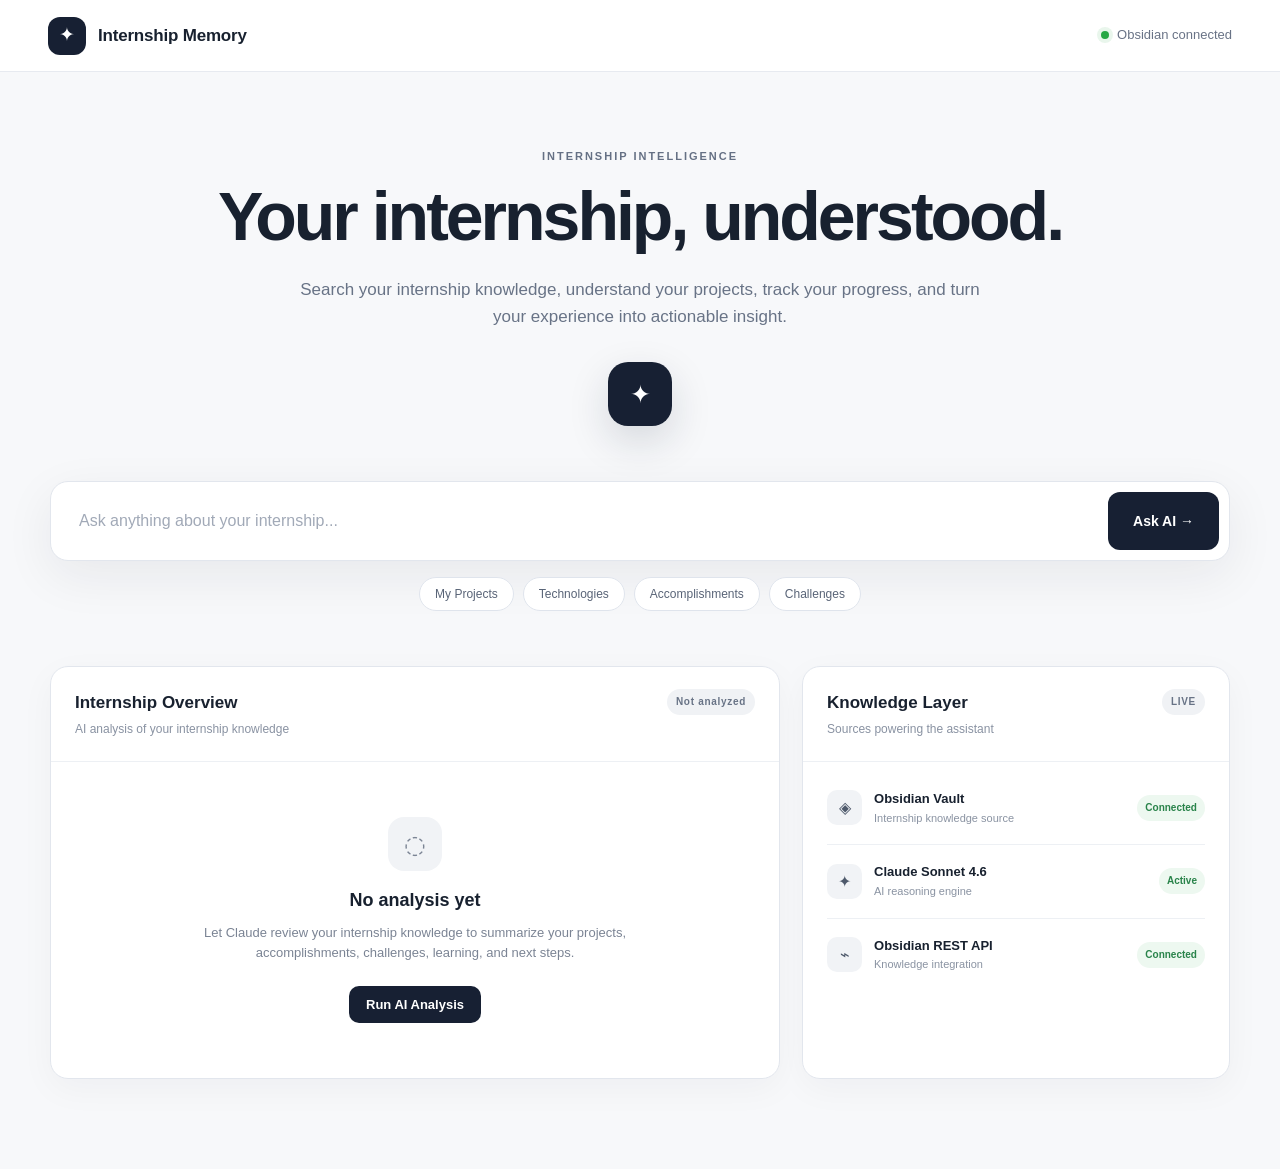
==== index.html @ 6c4583dd "Fix frontend routing" ====
<!DOCTYPE html>
<html lang="en">

<head>
    <meta charset="UTF-8">

    <meta
        name="viewport"
        content="width=device-width, initial-scale=1.0"
    >

    <title>AI Internship Memory Assistant</title>

    <link
        rel="stylesheet"
        href="style.css"
    >
</head>

<body>

<header class="topbar">

    <div class="brand">
        <div class="brand-mark">✦</div>

        <div class="brand-name">
            Internship Memory
        </div>
    </div>

    <div class="connection">
        <span class="connection-dot"></span>
        Obsidian connected
    </div>

</header>


<main class="page">

    <!-- HERO -->

    <section class="hero">

        <div class="eyebrow">
            INTERNSHIP INTELLIGENCE
        </div>

        <h1>
            Your internship, understood.
        </h1>

        <p>
            Search your internship knowledge, understand your
            projects, track your progress, and turn your
            experience into actionable insight.
        </p>

        <div class="ai-core">
            ✦
        </div>

    </section>


    <!-- ASK AI -->

    <section class="ask-section">

        <div class="ask-card">

            <div class="ask-row">

                <input
                    id="question"
                    class="question-input"
                    type="text"
                    placeholder="Ask anything about your internship..."
                    autocomplete="off"
                >

                <button
                    id="askButton"
                    class="ask-button"
                    onclick="askQuestion()"
                >
                    Ask AI →
                </button>

            </div>

        </div>


        <!-- QUICK QUESTIONS -->

        <div class="quick-prompts">

            <button
                class="quick-prompt"
                onclick="quickAsk('What projects did I work on during my internship?')"
            >
                My Projects
            </button>

            <button
                class="quick-prompt"
                onclick="quickAsk('What technologies and tools did I use during my internship?')"
            >
                Technologies
            </button>

            <button
                class="quick-prompt"
                onclick="quickAsk('What accomplishments did I achieve during my internship?')"
            >
                Accomplishments
            </button>

            <button
                class="quick-prompt"
                onclick="quickAsk('What challenges and blockers did I encounter during my internship?')"
            >
                Challenges
            </button>

        </div>

    </section>


    <!-- AI RESPONSE -->

    <section
        id="answerWrapper"
        class="answer-wrapper"
    >

        <div class="answer-card">

            <div class="answer-header">

                <div>
                    <div class="answer-title">
                        AI Response
                    </div>
                </div>

                <div class="answer-label">
                    INTERNSHIP KNOWLEDGE
                </div>

            </div>


            <div
                id="answerContent"
                class="answer-content"
            >
                Ask a question to search your internship knowledge.
            </div>

        </div>

    </section>


    <!-- DASHBOARD -->

    <section class="dashboard">


        <!-- INTERNSHIP OVERVIEW -->

        <div class="panel">

            <div class="panel-header">

                <div>

                    <div class="panel-heading">
                        <strong>
                            Internship Overview
                        </strong>
                    </div>

                    <div class="panel-subtitle">
                        AI analysis of your internship knowledge
                    </div>

                </div>

                <span
                    id="healthStatus"
                    class="panel-status"
                >
                    Not analyzed
                </span>

            </div>


            <!-- EMPTY STATE -->

            <div
                id="healthEmpty"
                class="health-empty"
            >

                <div class="empty-symbol">
                    ◌
                </div>

                <h3>
                    No analysis yet
                </h3>

                <p>
                    Let Claude review your internship knowledge
                    to summarize your projects, accomplishments,
                    challenges, learning, and next steps.
                </p>

                <button
                    id="healthButton"
                    class="health-button"
                    onclick="healthCheck()"
                >
                    Run AI Analysis
                </button>

            </div>


            <!-- HEALTH CONTENT -->

            <div
                id="healthContent"
                class="health-content"
            >

                <div class="health-summary">

                    <div class="health-status-left">

                        <span
                            id="healthIndicator"
                            class="health-indicator"
                        ></span>

                        <div>

                            <strong id="healthTitle">
                                Internship Progress
                            </strong>

                            <span>
                                AI-generated assessment
                            </span>

                        </div>

                    </div>

                    <button
                        class="reanalyze-button"
                        onclick="healthCheck()"
                    >
                        Re-analyze
                    </button>

                </div>


                <!-- STATISTICS -->

                <div class="health-stats">

                    <div class="health-stat">
                        <span
                            id="highCount"
                            class="health-stat-number"
                        >
                            0
                        </span>

                        <span class="health-stat-label">
                            Projects
                        </span>
                    </div>


                    <div class="health-stat">
                        <span
                            id="attentionCount"
                            class="health-stat-number"
                        >
                            0
                        </span>

                        <span class="health-stat-label">
                            Challenges
                        </span>
                    </div>


                    <div class="health-stat">
                        <span
                            id="trackCount"
                            class="health-stat-number"
                        >
                            0
                        </span>

                        <span class="health-stat-label">
                            Technologies
                        </span>
                    </div>

                </div>


                <!-- FINDINGS -->

                <div
                    id="healthFindings"
                    class="health-findings"
                ></div>


                <!-- NEXT STEPS -->

                <div class="actions">

                    <div class="section-label">
                        Recommended Next Steps
                    </div>

                    <div
                        id="recommendedActions"
                        class="recommended-actions"
                    ></div>

                </div>

            </div>

        </div>


        <!-- KNOWLEDGE LAYER -->

        <div class="panel">

            <div class="panel-header">

                <div>

                    <div class="panel-heading">
                        <strong>
                            Knowledge Layer
                        </strong>
                    </div>

                    <div class="panel-subtitle">
                        Sources powering the assistant
                    </div>

                </div>

                <span class="panel-status">
                    LIVE
                </span>

            </div>


            <div class="knowledge-body">


                <!-- OBSIDIAN -->

                <div class="knowledge-row">

                    <div class="knowledge-icon">
                        ◈
                    </div>

                    <div class="knowledge-info">

                        <strong>
                            Obsidian Vault
                        </strong>

                        <span>
                            Internship knowledge source
                        </span>

                    </div>

                    <div class="live-badge">
                        Connected
                    </div>

                </div>


                <!-- CLAUDE -->

                <div class="knowledge-row">

                    <div class="knowledge-icon">
                        ✦
                    </div>

                    <div class="knowledge-info">

                        <strong>
                            Claude Sonnet 4.6
                        </strong>

                        <span>
                            AI reasoning engine
                        </span>

                    </div>

                    <div class="live-badge">
                        Active
                    </div>

                </div>


                <!-- REST API -->

                <div class="knowledge-row">

                    <div class="knowledge-icon">
                        ⌁
                    </div>

                    <div class="knowledge-info">

                        <strong>
                            Obsidian REST API
                        </strong>

                        <span>
                            Knowledge integration
                        </span>

                    </div>

                    <div class="live-badge">
                        Connected
                    </div>

                </div>

            </div>

        </div>

    </section>

</main>


<script src="script.js"></script>

</body>
</html>
---- style.css ----
* {
    box-sizing: border-box;
}


html {
    scroll-behavior: smooth;
}


body {
    margin: 0;

    font-family:
        Inter,
        -apple-system,
        BlinkMacSystemFont,
        "Segoe UI",
        sans-serif;

    background:
        #f7f8fa;

    color:
        #18212f;

    line-height: 1.6;
}


/* ============================================================
   TOP BAR
============================================================ */

.topbar {

    height: 72px;

    padding:
        0 48px;

    display: flex;

    align-items: center;

    justify-content: space-between;

    background: #ffffff;

    border-bottom:
        1px solid #e7eaf0;

    position: sticky;

    top: 0;

    z-index: 100;
}


.brand {

    display: flex;

    align-items: center;

    gap: 12px;
}


.brand-mark {

    width: 38px;

    height: 38px;

    border-radius: 12px;

    display: flex;

    align-items: center;

    justify-content: center;

    background:
        #172033;

    color:
        #ffffff;

    font-size: 19px;
}


.brand-name {

    font-size: 17px;

    font-weight: 700;

    letter-spacing:
        -0.2px;
}


.connection {

    display: flex;

    align-items: center;

    gap: 8px;

    font-size: 13px;

    color: #697386;
}


.connection-dot {

    width: 8px;

    height: 8px;

    border-radius: 50%;

    background: #28a745;

    box-shadow:
        0 0 0 4px rgba(40, 167, 69, 0.1);
}


/* ============================================================
   PAGE
============================================================ */

.page {

    width: min(
        1180px,
        calc(100% - 40px)
    );

    margin:
        0 auto;

    padding:
        70px 0 90px;
}


/* ============================================================
   HERO
============================================================ */

.hero {

    text-align: center;

    max-width: 850px;

    margin:
        0 auto 55px;

    position: relative;
}


.eyebrow {

    display: inline-block;

    font-size: 11px;

    font-weight: 800;

    letter-spacing: 2px;

    color: #657084;

    margin-bottom: 15px;
}


.hero h1 {

    margin: 0;

    font-size:
        clamp(42px, 6vw, 68px);

    line-height: 1.05;

    letter-spacing:
        -3px;

    color: #18212f;
}


.hero p {

    max-width: 680px;

    margin:
        24px auto 0;

    font-size: 17px;

    color: #687386;

}


.ai-core {

    width: 64px;

    height: 64px;

    margin:
        32px auto 0;

    border-radius: 20px;

    display: flex;

    align-items: center;

    justify-content: center;

    background:
        #172033;

    color:
        #ffffff;

    font-size: 25px;

    box-shadow:
        0 15px 40px
        rgba(23, 32, 51, 0.15);
}


/* ============================================================
   ASK
============================================================ */

.ask-section {

    margin-bottom: 55px;
}


.ask-card {

    padding: 10px;

    background:
        #ffffff;

    border:
        1px solid #e2e6ed;

    border-radius: 18px;

    box-shadow:
        0 15px 50px
        rgba(24, 33, 47, 0.07);
}


.ask-row {

    display: flex;

    gap: 10px;
}


.question-input {

    flex: 1;

    min-width: 0;

    height: 58px;

    border: none;

    outline: none;

    padding:
        0 18px;

    font-size: 16px;

    color: #18212f;

    background: transparent;
}


.question-input::placeholder {
    color: #a1a9b7;
}


.ask-button {

    border: none;

    border-radius: 12px;

    padding:
        0 25px;

    background:
        #172033;

    color:
        #ffffff;

    font-size: 14px;

    font-weight: 700;

    cursor: pointer;

    transition:
        transform 0.2s,
        opacity 0.2s;
}


.ask-button:hover {
    transform: translateY(-1px);
}


.ask-button:disabled {

    opacity: 0.6;

    cursor: wait;
}


/* ============================================================
   QUICK PROMPTS
============================================================ */

.quick-prompts {

    display: flex;

    flex-wrap: wrap;

    justify-content: center;

    gap: 9px;

    margin-top: 16px;
}


.quick-prompt {

    border:
        1px solid #dfe4ec;

    background:
        #ffffff;

    color:
        #596477;

    border-radius: 999px;

    padding:
        9px 15px;

    font-size: 12px;

    cursor: pointer;

    transition:
        all 0.2s;
}


.quick-prompt:hover {

    border-color:
        #172033;

    color:
        #172033;

    transform:
        translateY(-1px);
}


/* ============================================================
   ANSWER
============================================================ */

.answer-wrapper {

    display: none;

    margin-bottom: 55px;

    animation:
        fadeIn 0.35s ease;
}


.answer-wrapper.visible {
    display: block;
}


.answer-card {

    background:
        #ffffff;

    border:
        1px solid #e2e6ed;

    border-radius: 18px;

    overflow: hidden;

    box-shadow:
        0 12px 40px
        rgba(24, 33, 47, 0.05);
}


.answer-header {

    padding:
        18px 22px;

    display: flex;

    align-items: center;

    justify-content: space-between;

    border-bottom:
        1px solid #edf0f4;
}


.answer-title {

    font-size: 15px;

    font-weight: 750;
}


.answer-label {

    font-size: 10px;

    font-weight: 800;

    letter-spacing:
        1.2px;

    color: #7b8494;
}


.answer-content {

    padding:
        25px;

    color:
        #394457;

    font-size: 15px;
}


.main-answer {

    font-size: 16px;

    line-height: 1.75;

    color:
        #273244;

    white-space: normal;
}


.response-section {

    margin-top: 25px;

    padding-top: 22px;

    border-top:
        1px solid #edf0f4;
}


.response-section-title {

    font-size: 12px;

    text-transform: uppercase;

    letter-spacing:
        1.1px;

    font-weight: 800;

    color:
        #7a8495;

    margin-bottom:
        12px;
}


.key-points,
.finding-list {

    margin:
        0;

    padding-left:
        20px;
}


.key-points li,
.finding-list li {

    margin-bottom:
        8px;
}


.sources {

    display: flex;

    flex-wrap: wrap;

    gap: 8px;
}


.source-tag {

    padding:
        6px 10px;

    border-radius:
        7px;

    background:
        #f1f3f7;

    color:
        #596477;

    font-size: 12px;
}


/* ============================================================
   LOADING
============================================================ */

.loading {

    display: flex;

    align-items: center;

    gap: 12px;

    color:
        #707a8c;
}


.loading-spinner {

    width: 18px;

    height: 18px;

    border:
        2px solid #e2e6ed;

    border-top-color:
        #172033;

    border-radius: 50%;

    animation:
        spin 0.7s linear infinite;
}


/* ============================================================
   ERROR
============================================================ */

.error-box {

    padding: 18px;

    border:
        1px solid #f0c8c8;

    border-radius: 12px;

    background:
        #fff7f7;

    color:
        #9a3838;
}


.error-box p {

    margin:
        6px 0;

}


.error-message {

    color:
        #9a3838;

    padding:
        10px 0;
}


/* ============================================================
   DASHBOARD
============================================================ */

.dashboard {

    display: grid;

    grid-template-columns:
        1.45fr 0.85fr;

    gap: 22px;
}


.panel {

    background:
        #ffffff;

    border:
        1px solid #e2e6ed;

    border-radius:
        18px;

    overflow:
        hidden;

    box-shadow:
        0 10px 35px
        rgba(24, 33, 47, 0.04);
}


.panel-header {

    padding:
        22px 24px;

    display: flex;

    align-items: flex-start;

    justify-content: space-between;

    border-bottom:
        1px solid #edf0f4;
}


.panel-heading {

    font-size:
        17px;
}


.panel-subtitle {

    margin-top:
        3px;

    font-size:
        12px;

    color:
        #8992a2;
}


.panel-status {

    padding:
        5px 9px;

    border-radius:
        999px;

    background:
        #f0f2f5;

    color:
        #687386;

    font-size:
        10px;

    font-weight:
        800;

    letter-spacing:
        0.7px;
}


/* ============================================================
   HEALTH EMPTY
============================================================ */

.health-empty {

    text-align:
        center;

    padding:
        55px 30px;
}


.empty-symbol {

    width:
        54px;

    height:
        54px;

    margin:
        0 auto 15px;

    border-radius:
        16px;

    display:
        flex;

    align-items:
        center;

    justify-content:
        center;

    background:
        #f1f3f6;

    color:
        #7b8494;

    font-size:
        25px;
}


.health-empty h3 {

    margin:
        0 0 8px;

    font-size:
        18px;
}


.health-empty p {

    max-width:
        500px;

    margin:
        0 auto 22px;

    color:
        #7b8494;

    font-size:
        13px;
}


.health-button {

    border:
        none;

    padding:
        11px 17px;

    border-radius:
        10px;

    background:
        #172033;

    color:
        #ffffff;

    font-size:
        13px;

    font-weight:
        700;

    cursor:
        pointer;
}


.health-button:disabled {

    opacity:
        0.6;

    cursor:
        wait;
}


/* ============================================================
   HEALTH CONTENT
============================================================ */

.health-content {

    display:
        none;

    padding:
        22px 24px 26px;
}


.health-summary {

    display:
        flex;

    align-items:
        center;

    justify-content:
        space-between;

    gap:
        15px;

    margin-bottom:
        20px;
}


.health-status-left {

    display:
        flex;

    align-items:
        center;

    gap:
        11px;
}


.health-status-left strong {

    display:
        block;

    font-size:
        14px;
}


.health-status-left span:last-child {

    display:
        block;

    font-size:
        11px;

    color:
        #8a93a2;
}


.health-indicator {

    width:
        10px;

    height:
        10px;

    border-radius:
        50%;

    background:
        #28a745;
}


.reanalyze-button {

    border:
        1px solid #dfe4ec;

    background:
        #ffffff;

    border-radius:
        8px;

    padding:
        7px 10px;

    font-size:
        11px;

    cursor:
        pointer;
}


/* ============================================================
   HEALTH STATS
============================================================ */

.health-stats {

    display:
        grid;

    grid-template-columns:
        repeat(3, 1fr);

    gap:
        10px;

    margin-bottom:
        20px;
}


.health-stat {

    padding:
        16px;

    background:
        #f7f8fa;

    border-radius:
        12px;

    text-align:
        center;
}


.health-stat-number {

    display:
        block;

    font-size:
        26px;

    font-weight:
        800;

    color:
        #18212f;
}


.health-stat-label {

    font-size:
        11px;

    color:
        #7b8494;
}


/* ============================================================
   FINDINGS
============================================================ */

.health-findings {

    display:
        flex;

    flex-direction:
        column;

    gap:
        12px;
}


.finding-card {

    padding:
        15px;

    background:
        #fafbfc;

    border:
        1px solid #edf0f4;

    border-radius:
        11px;
}


.finding-title {

    font-size:
        12px;

    font-weight:
        800;

    color:
        #566174;

    text-transform:
        uppercase;

    letter-spacing:
        0.8px;

    margin-bottom:
        8px;
}


.finding-card p {

    margin:
        0;

    font-size:
        13px;

    color:
        #5d6879;
}


/* ============================================================
   NEXT STEPS
============================================================ */

.actions {

    margin-top:
        25px;

    padding-top:
        20px;

    border-top:
        1px solid #edf0f4;
}


.section-label {

    margin-bottom:
        11px;

    font-size:
        12px;

    font-weight:
        800;

    text-transform:
        uppercase;

    letter-spacing:
        0.8px;

    color:
        #7a8495;
}


.recommended-actions {

    display:
        flex;

    flex-direction:
        column;

    gap:
        8px;
}


.action-item {

    padding:
        11px 13px;

    border-radius:
        9px;

    background:
        #f5f7f9;

    font-size:
        12px;

    color:
        #596477;
}


.no-data {

    font-size:
        12px;

    color:
        #8992a2;
}


/* ============================================================
   KNOWLEDGE LAYER
============================================================ */

.knowledge-body {

    padding:
        10px 24px 18px;
}


.knowledge-row {

    display:
        flex;

    align-items:
        center;

    gap:
        12px;

    padding:
        17px 0;

    border-bottom:
        1px solid #edf0f4;
}


.knowledge-row:last-child {

    border-bottom:
        none;
}


.knowledge-icon {

    width:
        35px;

    height:
        35px;

    border-radius:
        10px;

    background:
        #f1f3f6;

    display:
        flex;

    align-items:
        center;

    justify-content:
        center;

    font-size:
        16px;

    color:
        #4e596b;
}


.knowledge-info {

    flex:
        1;
}


.knowledge-info strong {

    display:
        block;

    font-size:
        13px;
}


.knowledge-info span {

    display:
        block;

    font-size:
        11px;

    color:
        #8a93a2;
}


.live-badge {

    font-size:
        10px;

    color:
        #29834a;

    background:
        #edf8f0;

    padding:
        5px 8px;

    border-radius:
        999px;

    font-weight:
        700;
}


/* ============================================================
   ANIMATIONS
============================================================ */

@keyframes spin {

    to {
        transform:
            rotate(360deg);
    }

}


@keyframes fadeIn {

    from {
        opacity:
            0;

        transform:
            translateY(8px);
    }

    to {
        opacity:
            1;

        transform:
            translateY(0);
    }

}


/* ============================================================
   MOBILE
============================================================ */

@media (max-width: 800px) {

    .topbar {

        padding:
            0 20px;
    }


    .page {

        width:
            calc(100% - 24px);

        padding-top:
            45px;
    }


    .hero h1 {

        letter-spacing:
            -1.5px;

        font-size:
            42px;
    }


    .hero p {

        font-size:
            15px;
    }


    .ask-row {

        flex-direction:
            column;
    }


    .question-input {

        height:
            55px;
    }


    .ask-button {

        height:
            50px;
    }


    .dashboard {

        grid-template-columns:
            1fr;
    }


    .connection {

        display:
            none;
    }

}


@media (max-width: 500px) {

    .health-stats {

        grid-template-columns:
            1fr;
    }


    .quick-prompts {

        justify-content:
            flex-start;
    }


    .quick-prompt {

        font-size:
            11px;
    }


    .answer-header {

        align-items:
            flex-start;

        gap:
            10px;
    }

}
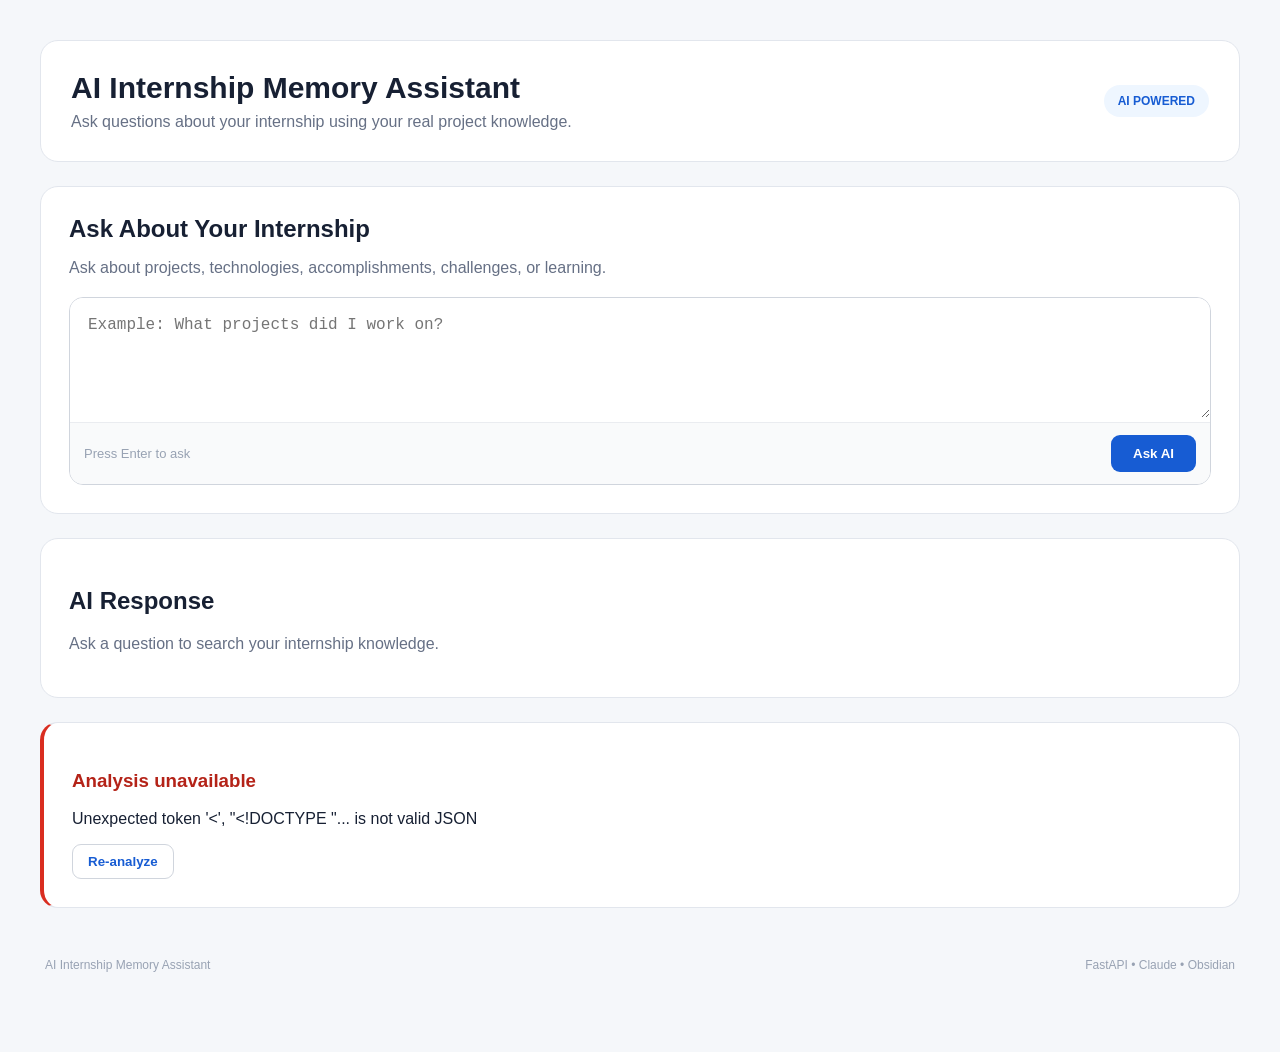
==== commit fe1c7b96: "Fix internship assistant frontend and health analysis" ====
--- a/index.html
+++ b/index.html
@@ -1,7 +1,9 @@
 <!DOCTYPE html>
+
 <html lang="en">
 
 <head>
+
     <meta charset="UTF-8">
 
     <meta
@@ -9,466 +11,161 @@
         content="width=device-width, initial-scale=1.0"
     >
 
-    <title>AI Internship Memory Assistant</title>
+    <title>
+        AI Internship Memory Assistant
+    </title>
 
     <link
         rel="stylesheet"
-        href="style.css"
+        href="/style.css"
     >
+
 </head>
+
 
 <body>
 
-<header class="topbar">
+    <main class="app-container">
 
-    <div class="brand">
-        <div class="brand-mark">✦</div>
+        <!-- ================================================= -->
+        <!-- HEADER -->
+        <!-- ================================================= -->
 
-        <div class="brand-name">
-            Internship Memory
-        </div>
-    </div>
+        <header class="hero">
 
-    <div class="connection">
-        <span class="connection-dot"></span>
-        Obsidian connected
-    </div>
+            <div>
 
-</header>
+                <h1>
+                    AI Internship Memory Assistant
+                </h1>
 
-
-<main class="page">
-
-    <!-- HERO -->
-
-    <section class="hero">
-
-        <div class="eyebrow">
-            INTERNSHIP INTELLIGENCE
-        </div>
-
-        <h1>
-            Your internship, understood.
-        </h1>
-
-        <p>
-            Search your internship knowledge, understand your
-            projects, track your progress, and turn your
-            experience into actionable insight.
-        </p>
-
-        <div class="ai-core">
-            ✦
-        </div>
-
-    </section>
-
-
-    <!-- ASK AI -->
-
-    <section class="ask-section">
-
-        <div class="ask-card">
-
-            <div class="ask-row">
-
-                <input
-                    id="question"
-                    class="question-input"
-                    type="text"
-                    placeholder="Ask anything about your internship..."
-                    autocomplete="off"
-                >
-
-                <button
-                    id="askButton"
-                    class="ask-button"
-                    onclick="askQuestion()"
-                >
-                    Ask AI →
-                </button>
+                <p>
+                    Ask questions about your internship
+                    using your real project knowledge.
+                </p>
 
             </div>
 
-        </div>
+            <span class="live-badge">
+                AI POWERED
+            </span>
+
+        </header>
 
 
-        <!-- QUICK QUESTIONS -->
+        <!-- ================================================= -->
+        <!-- ASK -->
+        <!-- ================================================= -->
 
-        <div class="quick-prompts">
+        <section class="ask-section">
 
-            <button
-                class="quick-prompt"
-                onclick="quickAsk('What projects did I work on during my internship?')"
-            >
-                My Projects
-            </button>
+            <h2>
+                Ask About Your Internship
+            </h2>
 
-            <button
-                class="quick-prompt"
-                onclick="quickAsk('What technologies and tools did I use during my internship?')"
-            >
-                Technologies
-            </button>
-
-            <button
-                class="quick-prompt"
-                onclick="quickAsk('What accomplishments did I achieve during my internship?')"
-            >
-                Accomplishments
-            </button>
-
-            <button
-                class="quick-prompt"
-                onclick="quickAsk('What challenges and blockers did I encounter during my internship?')"
-            >
-                Challenges
-            </button>
-
-        </div>
-
-    </section>
+            <p class="section-description">
+                Ask about projects, technologies,
+                accomplishments, challenges, or learning.
+            </p>
 
 
-    <!-- AI RESPONSE -->
+            <div class="question-box">
 
-    <section
-        id="answerWrapper"
-        class="answer-wrapper"
-    >
-
-        <div class="answer-card">
-
-            <div class="answer-header">
-
-                <div>
-                    <div class="answer-title">
-                        AI Response
-                    </div>
-                </div>
-
-                <div class="answer-label">
-                    INTERNSHIP KNOWLEDGE
-                </div>
-
-            </div>
+                <textarea
+                    id="question"
+                    rows="4"
+                    placeholder="Example: What projects did I work on?"
+                ></textarea>
 
 
-            <div
-                id="answerContent"
-                class="answer-content"
-            >
-                Ask a question to search your internship knowledge.
-            </div>
+                <div class="question-actions">
 
-        </div>
-
-    </section>
-
-
-    <!-- DASHBOARD -->
-
-    <section class="dashboard">
-
-
-        <!-- INTERNSHIP OVERVIEW -->
-
-        <div class="panel">
-
-            <div class="panel-header">
-
-                <div>
-
-                    <div class="panel-heading">
-                        <strong>
-                            Internship Overview
-                        </strong>
-                    </div>
-
-                    <div class="panel-subtitle">
-                        AI analysis of your internship knowledge
-                    </div>
-
-                </div>
-
-                <span
-                    id="healthStatus"
-                    class="panel-status"
-                >
-                    Not analyzed
-                </span>
-
-            </div>
-
-
-            <!-- EMPTY STATE -->
-
-            <div
-                id="healthEmpty"
-                class="health-empty"
-            >
-
-                <div class="empty-symbol">
-                    ◌
-                </div>
-
-                <h3>
-                    No analysis yet
-                </h3>
-
-                <p>
-                    Let Claude review your internship knowledge
-                    to summarize your projects, accomplishments,
-                    challenges, learning, and next steps.
-                </p>
-
-                <button
-                    id="healthButton"
-                    class="health-button"
-                    onclick="healthCheck()"
-                >
-                    Run AI Analysis
-                </button>
-
-            </div>
-
-
-            <!-- HEALTH CONTENT -->
-
-            <div
-                id="healthContent"
-                class="health-content"
-            >
-
-                <div class="health-summary">
-
-                    <div class="health-status-left">
-
-                        <span
-                            id="healthIndicator"
-                            class="health-indicator"
-                        ></span>
-
-                        <div>
-
-                            <strong id="healthTitle">
-                                Internship Progress
-                            </strong>
-
-                            <span>
-                                AI-generated assessment
-                            </span>
-
-                        </div>
-
-                    </div>
+                    <span>
+                        Press Enter to ask
+                    </span>
 
                     <button
-                        class="reanalyze-button"
-                        onclick="healthCheck()"
+                        id="askButton"
+                        onclick="askQuestion()"
                     >
-                        Re-analyze
+                        Ask AI
                     </button>
-
-                </div>
-
-
-                <!-- STATISTICS -->
-
-                <div class="health-stats">
-
-                    <div class="health-stat">
-                        <span
-                            id="highCount"
-                            class="health-stat-number"
-                        >
-                            0
-                        </span>
-
-                        <span class="health-stat-label">
-                            Projects
-                        </span>
-                    </div>
-
-
-                    <div class="health-stat">
-                        <span
-                            id="attentionCount"
-                            class="health-stat-number"
-                        >
-                            0
-                        </span>
-
-                        <span class="health-stat-label">
-                            Challenges
-                        </span>
-                    </div>
-
-
-                    <div class="health-stat">
-                        <span
-                            id="trackCount"
-                            class="health-stat-number"
-                        >
-                            0
-                        </span>
-
-                        <span class="health-stat-label">
-                            Technologies
-                        </span>
-                    </div>
-
-                </div>
-
-
-                <!-- FINDINGS -->
-
-                <div
-                    id="healthFindings"
-                    class="health-findings"
-                ></div>
-
-
-                <!-- NEXT STEPS -->
-
-                <div class="actions">
-
-                    <div class="section-label">
-                        Recommended Next Steps
-                    </div>
-
-                    <div
-                        id="recommendedActions"
-                        class="recommended-actions"
-                    ></div>
 
                 </div>
 
             </div>
 
-        </div>
+        </section>
 
 
-        <!-- KNOWLEDGE LAYER -->
+        <!-- ================================================= -->
+        <!-- RESPONSE -->
+        <!-- ================================================= -->
 
-        <div class="panel">
+        <section
+            id="response"
+            class="response-container"
+        >
 
-            <div class="panel-header">
+            <div class="empty-card">
 
-                <div>
+                <h2>
+                    AI Response
+                </h2>
 
-                    <div class="panel-heading">
-                        <strong>
-                            Knowledge Layer
-                        </strong>
-                    </div>
-
-                    <div class="panel-subtitle">
-                        Sources powering the assistant
-                    </div>
-
-                </div>
-
-                <span class="panel-status">
-                    LIVE
-                </span>
+                <p>
+                    Ask a question to search your
+                    internship knowledge.
+                </p>
 
             </div>
 
-
-            <div class="knowledge-body">
+        </section>
 
 
-                <!-- OBSIDIAN -->
+        <!-- ================================================= -->
+        <!-- HEALTH CHECK -->
+        <!-- ================================================= -->
 
-                <div class="knowledge-row">
+        <section
+            id="health-container"
+            class="health-container"
+        >
 
-                    <div class="knowledge-icon">
-                        ◈
-                    </div>
+            <div class="loading-card">
 
-                    <div class="knowledge-info">
+                <div class="spinner"></div>
 
-                        <strong>
-                            Obsidian Vault
-                        </strong>
-
-                        <span>
-                            Internship knowledge source
-                        </span>
-
-                    </div>
-
-                    <div class="live-badge">
-                        Connected
-                    </div>
-
-                </div>
-
-
-                <!-- CLAUDE -->
-
-                <div class="knowledge-row">
-
-                    <div class="knowledge-icon">
-                        ✦
-                    </div>
-
-                    <div class="knowledge-info">
-
-                        <strong>
-                            Claude Sonnet 4.6
-                        </strong>
-
-                        <span>
-                            AI reasoning engine
-                        </span>
-
-                    </div>
-
-                    <div class="live-badge">
-                        Active
-                    </div>
-
-                </div>
-
-
-                <!-- REST API -->
-
-                <div class="knowledge-row">
-
-                    <div class="knowledge-icon">
-                        ⌁
-                    </div>
-
-                    <div class="knowledge-info">
-
-                        <strong>
-                            Obsidian REST API
-                        </strong>
-
-                        <span>
-                            Knowledge integration
-                        </span>
-
-                    </div>
-
-                    <div class="live-badge">
-                        Connected
-                    </div>
-
-                </div>
+                <p>
+                    Loading internship analysis...
+                </p>
 
             </div>
 
-        </div>
-
-    </section>
-
-</main>
+        </section>
 
 
-<script src="script.js"></script>
+        <!-- ================================================= -->
+        <!-- FOOTER -->
+        <!-- ================================================= -->
+
+        <footer>
+
+            <span>
+                AI Internship Memory Assistant
+            </span>
+
+            <span>
+                FastAPI • Claude • Obsidian
+            </span>
+
+        </footer>
+
+    </main>
+
+
+    <script src="/script.js"></script>
 
 </body>
+
 </html>
--- a/style.css
+++ b/style.css
@@ -1,1450 +1,646 @@
+/* ============================================================
+   RESET
+============================================================ */
+
 * {
     box-sizing: border-box;
 }
 
 
-html {
-    scroll-behavior: smooth;
-}
-
-
 body {
     margin: 0;
-
+    background: #f5f7fa;
+    color: #172033;
     font-family:
-        Inter,
-        -apple-system,
-        BlinkMacSystemFont,
-        "Segoe UI",
+        Arial,
+        Helvetica,
         sans-serif;
-
-    background:
-        #f7f8fa;
-
-    color:
-        #18212f;
-
+}
+
+
+/* ============================================================
+   CONTAINER
+============================================================ */
+
+.app-container {
+    width: min(1200px, 94%);
+    margin: 40px auto;
+}
+
+
+/* ============================================================
+   HERO
+============================================================ */
+
+.hero {
+    background: white;
+    border: 1px solid #e2e6ed;
+    border-radius: 18px;
+    padding: 30px;
+    display: flex;
+    align-items: center;
+    justify-content: space-between;
+    gap: 20px;
+    margin-bottom: 24px;
+}
+
+
+.hero h1 {
+    margin: 0 0 8px;
+    font-size: 30px;
+}
+
+
+.hero p {
+    margin: 0;
+    color: #667085;
+    font-size: 16px;
+}
+
+
+.live-badge {
+    background: #eef6ff;
+    color: #175cd3;
+    padding: 9px 14px;
+    border-radius: 20px;
+    font-size: 12px;
+    font-weight: 700;
+    white-space: nowrap;
+}
+
+
+/* ============================================================
+   ASK
+============================================================ */
+
+.ask-section {
+    background: white;
+    border: 1px solid #e2e6ed;
+    border-radius: 18px;
+    padding: 28px;
+    margin-bottom: 24px;
+}
+
+
+.ask-section h2 {
+    margin: 0 0 8px;
+}
+
+
+.section-description {
+    color: #667085;
+    margin-bottom: 20px;
+}
+
+
+.question-box {
+    border: 1px solid #d0d5dd;
+    border-radius: 14px;
+    overflow: hidden;
+}
+
+
+textarea {
+    width: 100%;
+    border: none;
+    resize: vertical;
+    padding: 18px;
+    font-size: 16px;
+    outline: none;
+    min-height: 120px;
+}
+
+
+.question-actions {
+    display: flex;
+    justify-content: space-between;
+    align-items: center;
+    padding: 12px 14px;
+    background: #f9fafb;
+    border-top: 1px solid #eaecf0;
+}
+
+
+.question-actions span {
+    color: #98a2b3;
+    font-size: 13px;
+}
+
+
+button {
+    border: none;
+    cursor: pointer;
+    font-weight: 600;
+}
+
+
+#askButton {
+    background: #175cd3;
+    color: white;
+    padding: 11px 22px;
+    border-radius: 9px;
+}
+
+
+#askButton:hover {
+    background: #154db5;
+}
+
+
+#askButton:disabled {
+    opacity: 0.6;
+    cursor: not-allowed;
+}
+
+
+/* ============================================================
+   RESPONSE
+============================================================ */
+
+.response-container {
+    margin-bottom: 24px;
+}
+
+
+.response-card,
+.empty-card,
+.error-card,
+.loading-card {
+    background: white;
+    border: 1px solid #e2e6ed;
+    border-radius: 18px;
+    padding: 28px;
+}
+
+
+.response-header {
+    display: flex;
+    justify-content: space-between;
+    align-items: center;
+    border-bottom: 1px solid #eaecf0;
+    padding-bottom: 20px;
+    margin-bottom: 22px;
+}
+
+
+.response-header h2 {
+    margin: 0;
+}
+
+
+.response-header span {
+    color: #667085;
+    font-size: 12px;
+    font-weight: 700;
+    letter-spacing: 1px;
+}
+
+
+.answer {
+    font-size: 18px;
+    line-height: 1.7;
+    color: #243b64;
+    margin-bottom: 28px;
+}
+
+
+.response-section {
+    border-top: 1px solid #eaecf0;
+    padding-top: 22px;
+    margin-top: 22px;
+}
+
+
+.response-section h3,
+.health-section h3 {
+    font-size: 13px;
+    letter-spacing: 1px;
+    color: #667085;
+    margin: 0 0 16px;
+}
+
+
+.response-section ul {
+    padding-left: 24px;
+}
+
+
+.response-section li {
+    margin-bottom: 12px;
     line-height: 1.6;
 }
 
 
-/* ============================================================
-   TOP BAR
-============================================================ */
-
-.topbar {
-
-    height: 72px;
-
-    padding:
-        0 48px;
-
-    display: flex;
-
+.source-list {
+    display: flex;
+    flex-wrap: wrap;
+    gap: 8px;
+}
+
+
+.source-tag {
+    display: inline-block;
+    background: #f2f4f7;
+    color: #475467;
+    padding: 7px 11px;
+    border-radius: 8px;
+    font-size: 12px;
+}
+
+
+/* ============================================================
+   HEALTH
+============================================================ */
+
+.health-container {
+    margin-bottom: 30px;
+}
+
+
+.health-card {
+    background: white;
+    border: 1px solid #e2e6ed;
+    border-radius: 18px;
+    overflow: hidden;
+}
+
+
+.health-header {
+    padding: 28px;
+    border-bottom: 1px solid #eaecf0;
+    display: flex;
+    justify-content: space-between;
     align-items: center;
-
+}
+
+
+.health-header h2 {
+    margin: 0 0 6px;
+}
+
+
+.health-header p {
+    margin: 0;
+    color: #667085;
+}
+
+
+.status-badge {
+    background: #f2f4f7;
+    color: #475467;
+    padding: 8px 13px;
+    border-radius: 18px;
+    font-size: 13px;
+    font-weight: 600;
+}
+
+
+.health-status {
+    padding: 22px 28px;
+    display: flex;
+    align-items: center;
     justify-content: space-between;
-
-    background: #ffffff;
-
-    border-bottom:
-        1px solid #e7eaf0;
-
-    position: sticky;
-
-    top: 0;
-
-    z-index: 100;
-}
-
-
-.brand {
-
-    display: flex;
-
+}
+
+
+.status-left {
+    display: flex;
     align-items: center;
-
     gap: 12px;
 }
 
 
-.brand-mark {
-
-    width: 38px;
-
-    height: 38px;
-
-    border-radius: 12px;
-
-    display: flex;
-
-    align-items: center;
-
-    justify-content: center;
-
-    background:
-        #172033;
-
-    color:
-        #ffffff;
-
-    font-size: 19px;
-}
-
-
-.brand-name {
-
-    font-size: 17px;
-
-    font-weight: 700;
-
-    letter-spacing:
-        -0.2px;
-}
-
-
-.connection {
-
-    display: flex;
-
-    align-items: center;
-
-    gap: 8px;
-
+.status-dot {
+    width: 12px;
+    height: 12px;
+    border-radius: 50%;
+    background: #12b76a;
+}
+
+
+.status-left strong {
+    display: block;
+    text-transform: capitalize;
+}
+
+
+.status-left span {
+    display: block;
+    color: #667085;
     font-size: 13px;
-
-    color: #697386;
-}
-
-
-.connection-dot {
-
-    width: 8px;
-
-    height: 8px;
-
-    border-radius: 50%;
-
-    background: #28a745;
-
-    box-shadow:
-        0 0 0 4px rgba(40, 167, 69, 0.1);
-}
-
-
-/* ============================================================
-   PAGE
-============================================================ */
-
-.page {
-
-    width: min(
-        1180px,
-        calc(100% - 40px)
-    );
-
-    margin:
-        0 auto;
-
-    padding:
-        70px 0 90px;
-}
-
-
-/* ============================================================
-   HERO
-============================================================ */
-
-.hero {
-
-    text-align: center;
-
-    max-width: 850px;
-
-    margin:
-        0 auto 55px;
-
-    position: relative;
-}
-
-
-.eyebrow {
-
-    display: inline-block;
-
-    font-size: 11px;
-
-    font-weight: 800;
-
-    letter-spacing: 2px;
-
-    color: #657084;
-
-    margin-bottom: 15px;
-}
-
-
-.hero h1 {
-
-    margin: 0;
-
-    font-size:
-        clamp(42px, 6vw, 68px);
-
-    line-height: 1.05;
-
-    letter-spacing:
-        -3px;
-
-    color: #18212f;
-}
-
-
-.hero p {
-
-    max-width: 680px;
-
-    margin:
-        24px auto 0;
-
-    font-size: 17px;
-
-    color: #687386;
-
-}
-
-
-.ai-core {
-
-    width: 64px;
-
-    height: 64px;
-
-    margin:
-        32px auto 0;
-
-    border-radius: 20px;
-
-    display: flex;
-
-    align-items: center;
-
-    justify-content: center;
-
-    background:
-        #172033;
-
-    color:
-        #ffffff;
-
-    font-size: 25px;
-
-    box-shadow:
-        0 15px 40px
-        rgba(23, 32, 51, 0.15);
-}
-
-
-/* ============================================================
-   ASK
-============================================================ */
-
-.ask-section {
-
-    margin-bottom: 55px;
-}
-
-
-.ask-card {
-
-    padding: 10px;
-
-    background:
-        #ffffff;
-
-    border:
-        1px solid #e2e6ed;
-
-    border-radius: 18px;
-
-    box-shadow:
-        0 15px 50px
-        rgba(24, 33, 47, 0.07);
-}
-
-
-.ask-row {
-
-    display: flex;
-
-    gap: 10px;
-}
-
-
-.question-input {
-
-    flex: 1;
-
-    min-width: 0;
-
-    height: 58px;
-
-    border: none;
-
-    outline: none;
-
-    padding:
-        0 18px;
-
-    font-size: 16px;
-
-    color: #18212f;
-
-    background: transparent;
-}
-
-
-.question-input::placeholder {
-    color: #a1a9b7;
-}
-
-
-.ask-button {
-
-    border: none;
-
-    border-radius: 12px;
-
-    padding:
-        0 25px;
-
-    background:
-        #172033;
-
-    color:
-        #ffffff;
-
-    font-size: 14px;
-
-    font-weight: 700;
-
-    cursor: pointer;
-
-    transition:
-        transform 0.2s,
-        opacity 0.2s;
-}
-
-
-.ask-button:hover {
-    transform: translateY(-1px);
-}
-
-
-.ask-button:disabled {
-
-    opacity: 0.6;
-
-    cursor: wait;
-}
-
-
-/* ============================================================
-   QUICK PROMPTS
-============================================================ */
-
-.quick-prompts {
-
-    display: flex;
-
-    flex-wrap: wrap;
-
-    justify-content: center;
-
-    gap: 9px;
-
-    margin-top: 16px;
-}
-
-
-.quick-prompt {
-
-    border:
-        1px solid #dfe4ec;
-
-    background:
-        #ffffff;
-
-    color:
-        #596477;
-
-    border-radius: 999px;
-
-    padding:
-        9px 15px;
-
-    font-size: 12px;
-
-    cursor: pointer;
-
-    transition:
-        all 0.2s;
-}
-
-
-.quick-prompt:hover {
-
-    border-color:
-        #172033;
-
-    color:
-        #172033;
-
-    transform:
-        translateY(-1px);
-}
-
-
-/* ============================================================
-   ANSWER
-============================================================ */
-
-.answer-wrapper {
-
-    display: none;
-
-    margin-bottom: 55px;
-
-    animation:
-        fadeIn 0.35s ease;
-}
-
-
-.answer-wrapper.visible {
-    display: block;
-}
-
-
-.answer-card {
-
-    background:
-        #ffffff;
-
-    border:
-        1px solid #e2e6ed;
-
-    border-radius: 18px;
-
-    overflow: hidden;
-
-    box-shadow:
-        0 12px 40px
-        rgba(24, 33, 47, 0.05);
-}
-
-
-.answer-header {
-
-    padding:
-        18px 22px;
-
-    display: flex;
-
-    align-items: center;
-
-    justify-content: space-between;
-
-    border-bottom:
-        1px solid #edf0f4;
-}
-
-
-.answer-title {
-
-    font-size: 15px;
-
-    font-weight: 750;
-}
-
-
-.answer-label {
-
-    font-size: 10px;
-
-    font-weight: 800;
-
-    letter-spacing:
-        1.2px;
-
-    color: #7b8494;
-}
-
-
-.answer-content {
-
-    padding:
-        25px;
-
-    color:
-        #394457;
-
-    font-size: 15px;
-}
-
-
-.main-answer {
-
-    font-size: 16px;
-
-    line-height: 1.75;
-
-    color:
-        #273244;
-
-    white-space: normal;
-}
-
-
-.response-section {
-
-    margin-top: 25px;
-
-    padding-top: 22px;
-
-    border-top:
-        1px solid #edf0f4;
-}
-
-
-.response-section-title {
-
-    font-size: 12px;
-
-    text-transform: uppercase;
-
-    letter-spacing:
-        1.1px;
-
-    font-weight: 800;
-
-    color:
-        #7a8495;
-
-    margin-bottom:
-        12px;
-}
-
-
-.key-points,
-.finding-list {
-
-    margin:
-        0;
-
-    padding-left:
-        20px;
-}
-
-
-.key-points li,
-.finding-list li {
-
-    margin-bottom:
-        8px;
-}
-
-
-.sources {
-
-    display: flex;
-
-    flex-wrap: wrap;
-
-    gap: 8px;
-}
-
-
-.source-tag {
-
-    padding:
-        6px 10px;
-
-    border-radius:
-        7px;
-
-    background:
-        #f1f3f7;
-
-    color:
-        #596477;
-
-    font-size: 12px;
-}
-
-
-/* ============================================================
-   LOADING
-============================================================ */
-
-.loading {
-
-    display: flex;
-
-    align-items: center;
-
-    gap: 12px;
-
-    color:
-        #707a8c;
-}
-
-
-.loading-spinner {
-
-    width: 18px;
-
-    height: 18px;
-
-    border:
-        2px solid #e2e6ed;
-
-    border-top-color:
-        #172033;
-
-    border-radius: 50%;
-
-    animation:
-        spin 0.7s linear infinite;
-}
-
-
-/* ============================================================
-   ERROR
-============================================================ */
-
-.error-box {
-
-    padding: 18px;
-
-    border:
-        1px solid #f0c8c8;
-
-    border-radius: 12px;
-
-    background:
-        #fff7f7;
-
-    color:
-        #9a3838;
-}
-
-
-.error-box p {
-
-    margin:
-        6px 0;
-
-}
-
-
-.error-message {
-
-    color:
-        #9a3838;
-
-    padding:
-        10px 0;
-}
-
-
-/* ============================================================
-   DASHBOARD
-============================================================ */
-
-.dashboard {
-
+    margin-top: 3px;
+}
+
+
+.reanalyze-button,
+.retry-button {
+    background: white;
+    color: #175cd3;
+    border: 1px solid #d0d5dd;
+    padding: 9px 15px;
+    border-radius: 9px;
+}
+
+
+.reanalyze-button:hover,
+.retry-button:hover {
+    background: #f9fafb;
+}
+
+
+/* ============================================================
+   STATS
+============================================================ */
+
+.stats-grid {
     display: grid;
-
-    grid-template-columns:
-        1.45fr 0.85fr;
-
-    gap: 22px;
-}
-
-
-.panel {
-
-    background:
-        #ffffff;
-
-    border:
-        1px solid #e2e6ed;
-
-    border-radius:
-        18px;
-
-    overflow:
-        hidden;
-
-    box-shadow:
-        0 10px 35px
-        rgba(24, 33, 47, 0.04);
-}
-
-
-.panel-header {
-
-    padding:
-        22px 24px;
-
-    display: flex;
-
-    align-items: flex-start;
-
-    justify-content: space-between;
-
-    border-bottom:
-        1px solid #edf0f4;
-}
-
-
-.panel-heading {
-
-    font-size:
-        17px;
-}
-
-
-.panel-subtitle {
-
-    margin-top:
-        3px;
-
-    font-size:
-        12px;
-
-    color:
-        #8992a2;
-}
-
-
-.panel-status {
-
-    padding:
-        5px 9px;
-
-    border-radius:
-        999px;
-
-    background:
-        #f0f2f5;
-
-    color:
-        #687386;
-
-    font-size:
-        10px;
-
-    font-weight:
-        800;
-
-    letter-spacing:
-        0.7px;
-}
-
-
-/* ============================================================
-   HEALTH EMPTY
-============================================================ */
-
-.health-empty {
-
-    text-align:
-        center;
-
-    padding:
-        55px 30px;
-}
-
-
-.empty-symbol {
-
-    width:
-        54px;
-
-    height:
-        54px;
-
-    margin:
-        0 auto 15px;
-
-    border-radius:
-        16px;
-
-    display:
-        flex;
-
-    align-items:
-        center;
-
-    justify-content:
-        center;
-
-    background:
-        #f1f3f6;
-
-    color:
-        #7b8494;
-
-    font-size:
-        25px;
-}
-
-
-.health-empty h3 {
-
-    margin:
-        0 0 8px;
-
-    font-size:
-        18px;
-}
-
-
-.health-empty p {
-
-    max-width:
-        500px;
-
-    margin:
-        0 auto 22px;
-
-    color:
-        #7b8494;
-
-    font-size:
-        13px;
-}
-
-
-.health-button {
-
-    border:
-        none;
-
-    padding:
-        11px 17px;
-
-    border-radius:
-        10px;
-
-    background:
-        #172033;
-
-    color:
-        #ffffff;
-
-    font-size:
-        13px;
-
-    font-weight:
-        700;
-
-    cursor:
-        pointer;
-}
-
-
-.health-button:disabled {
-
-    opacity:
-        0.6;
-
-    cursor:
-        wait;
-}
-
-
-/* ============================================================
-   HEALTH CONTENT
-============================================================ */
-
-.health-content {
-
-    display:
-        none;
-
-    padding:
-        22px 24px 26px;
-}
-
-
-.health-summary {
-
-    display:
-        flex;
-
-    align-items:
-        center;
-
-    justify-content:
-        space-between;
-
-    gap:
-        15px;
-
-    margin-bottom:
-        20px;
-}
-
-
-.health-status-left {
-
-    display:
-        flex;
-
-    align-items:
-        center;
-
-    gap:
-        11px;
-}
-
-
-.health-status-left strong {
-
-    display:
-        block;
-
-    font-size:
-        14px;
-}
-
-
-.health-status-left span:last-child {
-
-    display:
-        block;
-
-    font-size:
-        11px;
-
-    color:
-        #8a93a2;
-}
-
-
-.health-indicator {
-
-    width:
-        10px;
-
-    height:
-        10px;
-
-    border-radius:
-        50%;
-
-    background:
-        #28a745;
-}
-
-
-.reanalyze-button {
-
-    border:
-        1px solid #dfe4ec;
-
-    background:
-        #ffffff;
-
-    border-radius:
-        8px;
-
-    padding:
-        7px 10px;
-
-    font-size:
-        11px;
-
-    cursor:
-        pointer;
-}
-
-
-/* ============================================================
-   HEALTH STATS
-============================================================ */
-
-.health-stats {
-
-    display:
-        grid;
-
     grid-template-columns:
         repeat(3, 1fr);
-
-    gap:
-        10px;
-
-    margin-bottom:
-        20px;
-}
-
-
-.health-stat {
-
-    padding:
-        16px;
-
-    background:
-        #f7f8fa;
-
-    border-radius:
-        12px;
-
-    text-align:
-        center;
-}
-
-
-.health-stat-number {
-
-    display:
-        block;
-
-    font-size:
-        26px;
-
-    font-weight:
-        800;
-
-    color:
-        #18212f;
-}
-
-
-.health-stat-label {
-
-    font-size:
-        11px;
-
-    color:
-        #7b8494;
-}
-
-
-/* ============================================================
-   FINDINGS
-============================================================ */
-
-.health-findings {
-
-    display:
-        flex;
-
-    flex-direction:
-        column;
-
-    gap:
-        12px;
-}
-
-
-.finding-card {
-
-    padding:
-        15px;
-
-    background:
-        #fafbfc;
-
-    border:
-        1px solid #edf0f4;
-
-    border-radius:
-        11px;
-}
-
-
-.finding-title {
-
-    font-size:
-        12px;
-
-    font-weight:
-        800;
-
-    color:
-        #566174;
-
-    text-transform:
-        uppercase;
-
-    letter-spacing:
-        0.8px;
-
-    margin-bottom:
-        8px;
-}
-
-
-.finding-card p {
-
-    margin:
-        0;
-
-    font-size:
-        13px;
-
-    color:
-        #5d6879;
-}
-
-
-/* ============================================================
-   NEXT STEPS
-============================================================ */
-
-.actions {
-
-    margin-top:
-        25px;
-
-    padding-top:
-        20px;
-
-    border-top:
-        1px solid #edf0f4;
-}
-
-
-.section-label {
-
-    margin-bottom:
-        11px;
-
-    font-size:
-        12px;
-
-    font-weight:
-        800;
-
-    text-transform:
-        uppercase;
-
-    letter-spacing:
-        0.8px;
-
-    color:
-        #7a8495;
-}
-
-
-.recommended-actions {
-
-    display:
-        flex;
-
-    flex-direction:
-        column;
-
-    gap:
-        8px;
-}
-
-
-.action-item {
-
-    padding:
-        11px 13px;
-
-    border-radius:
-        9px;
-
-    background:
-        #f5f7f9;
-
-    font-size:
-        12px;
-
-    color:
-        #596477;
-}
-
-
-.no-data {
-
-    font-size:
-        12px;
-
-    color:
-        #8992a2;
-}
-
-
-/* ============================================================
-   KNOWLEDGE LAYER
-============================================================ */
-
-.knowledge-body {
-
-    padding:
-        10px 24px 18px;
-}
-
-
-.knowledge-row {
-
-    display:
-        flex;
-
-    align-items:
-        center;
-
-    gap:
-        12px;
-
-    padding:
-        17px 0;
-
-    border-bottom:
-        1px solid #edf0f4;
-}
-
-
-.knowledge-row:last-child {
-
-    border-bottom:
-        none;
-}
-
-
-.knowledge-icon {
-
-    width:
-        35px;
-
-    height:
-        35px;
-
-    border-radius:
-        10px;
-
-    background:
-        #f1f3f6;
-
-    display:
-        flex;
-
-    align-items:
-        center;
-
-    justify-content:
-        center;
-
-    font-size:
-        16px;
-
-    color:
-        #4e596b;
-}
-
-
-.knowledge-info {
-
-    flex:
-        1;
-}
-
-
-.knowledge-info strong {
-
-    display:
-        block;
-
-    font-size:
-        13px;
-}
-
-
-.knowledge-info span {
-
-    display:
-        block;
-
-    font-size:
-        11px;
-
-    color:
-        #8a93a2;
-}
-
-
-.live-badge {
-
-    font-size:
-        10px;
-
-    color:
-        #29834a;
-
-    background:
-        #edf8f0;
-
-    padding:
-        5px 8px;
-
-    border-radius:
-        999px;
-
-    font-weight:
-        700;
-}
-
-
-/* ============================================================
-   ANIMATIONS
-============================================================ */
+    gap: 14px;
+    padding: 0 28px 28px;
+}
+
+
+.stat-card {
+    background: #f8f9fb;
+    border-radius: 14px;
+    padding: 24px;
+    text-align: center;
+}
+
+
+.stat-card strong {
+    display: block;
+    font-size: 34px;
+    margin-bottom: 7px;
+}
+
+
+.stat-card span {
+    color: #667085;
+}
+
+
+/* ============================================================
+   HEALTH SECTIONS
+============================================================ */
+
+.health-section {
+    margin: 0 28px;
+    padding: 25px 0;
+    border-top: 1px solid #eaecf0;
+}
+
+
+.overview-text {
+    color: #475467;
+    line-height: 1.7;
+    margin: 0;
+}
+
+
+/* ============================================================
+   PROJECTS
+============================================================ */
+
+.project-list {
+    display: flex;
+    flex-direction: column;
+    gap: 14px;
+}
+
+
+.project-item {
+    border: 1px solid #eaecf0;
+    border-radius: 12px;
+    padding: 18px;
+}
+
+
+.item-top {
+    display: flex;
+    align-items: center;
+    justify-content: space-between;
+    gap: 15px;
+}
+
+
+.item-top h4 {
+    margin: 0;
+    font-size: 17px;
+}
+
+
+.project-item p,
+.challenge-item p,
+.learning-item p {
+    color: #667085;
+    line-height: 1.6;
+    margin: 10px 0 14px;
+}
+
+
+.project-status,
+.challenge-status {
+    font-size: 11px;
+    font-weight: 700;
+    text-transform: uppercase;
+    padding: 5px 9px;
+    border-radius: 20px;
+    white-space: nowrap;
+}
+
+
+.project-status.completed {
+    background: #ecfdf3;
+    color: #027a48;
+}
+
+
+.project-status.in-progress {
+    background: #fffaeb;
+    color: #b54708;
+}
+
+
+.project-status.blocked {
+    background: #fef3f2;
+    color: #b42318;
+}
+
+
+.challenge-status.blocked {
+    background: #fef3f2;
+    color: #b42318;
+}
+
+
+.challenge-status.encountered {
+    background: #fffaeb;
+    color: #b54708;
+}
+
+
+/* ============================================================
+   CHALLENGES
+============================================================ */
+
+.challenge-list {
+    display: flex;
+    flex-direction: column;
+    gap: 14px;
+}
+
+
+.challenge-item {
+    border: 1px solid #eaecf0;
+    border-radius: 12px;
+    padding: 18px;
+}
+
+
+/* ============================================================
+   LEARNING
+============================================================ */
+
+.learning-list {
+    display: flex;
+    flex-direction: column;
+    gap: 14px;
+}
+
+
+.learning-item {
+    border: 1px solid #eaecf0;
+    border-radius: 12px;
+    padding: 18px;
+}
+
+
+.learning-item h4 {
+    margin: 0;
+}
+
+
+/* ============================================================
+   LISTS
+============================================================ */
+
+.simple-list {
+    margin: 0;
+    padding-left: 22px;
+}
+
+
+.simple-list li {
+    margin-bottom: 13px;
+    color: #475467;
+    line-height: 1.6;
+}
+
+
+.inline-source {
+    background: #f2f4f7;
+    color: #667085;
+    font-size: 11px;
+    padding: 4px 7px;
+    border-radius: 5px;
+    margin-left: 6px;
+}
+
+
+/* ============================================================
+   EMPTY / ERROR / LOADING
+============================================================ */
+
+.empty-card p,
+.empty-state {
+    color: #667085;
+}
+
+
+.error-card {
+    border-left: 4px solid #d92d20;
+}
+
+
+.error-card h3 {
+    color: #b42318;
+}
+
+
+.loading-card {
+    text-align: center;
+    padding: 45px;
+}
+
+
+.spinner {
+    width: 32px;
+    height: 32px;
+    border: 3px solid #e4e7ec;
+    border-top-color: #175cd3;
+    border-radius: 50%;
+    animation: spin 0.8s linear infinite;
+    margin: 0 auto 15px;
+}
+
 
 @keyframes spin {
 
     to {
-        transform:
-            rotate(360deg);
+        transform: rotate(360deg);
     }
-
-}
-
-
-@keyframes fadeIn {
-
-    from {
-        opacity:
-            0;
-
-        transform:
-            translateY(8px);
+}
+
+
+/* ============================================================
+   FOOTER
+============================================================ */
+
+footer {
+    display: flex;
+    justify-content: space-between;
+    color: #98a2b3;
+    font-size: 12px;
+    padding: 20px 5px 40px;
+}
+
+
+/* ============================================================
+   MOBILE
+============================================================ */
+
+@media (max-width: 700px) {
+
+    .app-container {
+        width: 94%;
+        margin: 20px auto;
     }
 
-    to {
-        opacity:
-            1;
-
-        transform:
-            translateY(0);
+
+    .hero,
+    .health-header,
+    .health-status {
+        flex-direction: column;
+        align-items: flex-start;
     }
 
-}
-
-
-/* ============================================================
-   MOBILE
-============================================================ */
-
-@media (max-width: 800px) {
-
-    .topbar {
-
-        padding:
-            0 20px;
+
+    .stats-grid {
+        grid-template-columns: 1fr;
     }
 
 
-    .page {
-
-        width:
-            calc(100% - 24px);
-
-        padding-top:
-            45px;
+    .item-top {
+        flex-direction: column;
+        align-items: flex-start;
     }
 
 
-    .hero h1 {
-
-        letter-spacing:
-            -1.5px;
-
-        font-size:
-            42px;
+    footer {
+        flex-direction: column;
+        gap: 8px;
     }
 
-
-    .hero p {
-
-        font-size:
-            15px;
-    }
-
-
-    .ask-row {
-
-        flex-direction:
-            column;
-    }
-
-
-    .question-input {
-
-        height:
-            55px;
-    }
-
-
-    .ask-button {
-
-        height:
-            50px;
-    }
-
-
-    .dashboard {
-
-        grid-template-columns:
-            1fr;
-    }
-
-
-    .connection {
-
-        display:
-            none;
-    }
-
-}
-
-
-@media (max-width: 500px) {
-
-    .health-stats {
-
-        grid-template-columns:
-            1fr;
-    }
-
-
-    .quick-prompts {
-
-        justify-content:
-            flex-start;
-    }
-
-
-    .quick-prompt {
-
-        font-size:
-            11px;
-    }
-
-
-    .answer-header {
-
-        align-items:
-            flex-start;
-
-        gap:
-            10px;
-    }
-
 }
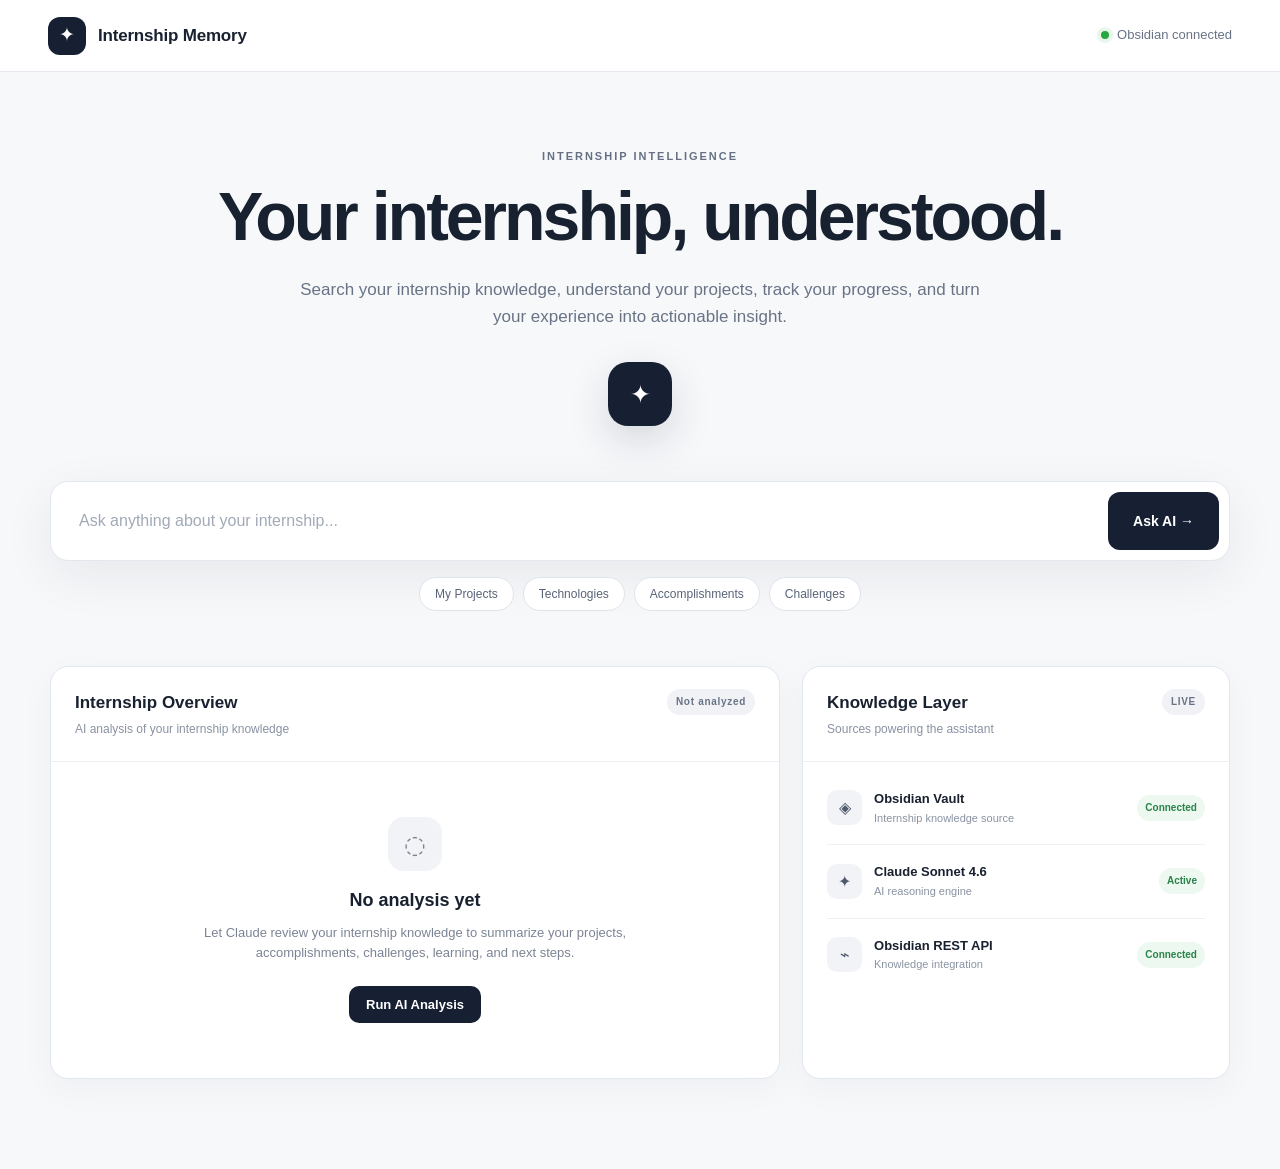
==== commit 0fad297d: "Fix internship assistant frontend and health analysis" ====
--- a/index.html
+++ b/index.html
@@ -1,9 +1,7 @@
 <!DOCTYPE html>
-
 <html lang="en">
 
 <head>
-
     <meta charset="UTF-8">
 
     <meta
@@ -11,161 +9,466 @@
         content="width=device-width, initial-scale=1.0"
     >
 
-    <title>
-        AI Internship Memory Assistant
-    </title>
+    <title>AI Internship Memory Assistant</title>
 
     <link
         rel="stylesheet"
-        href="/style.css"
+        href="style.css"
     >
-
 </head>
 
-
 <body>
 
-    <main class="app-container">
-
-        <!-- ================================================= -->
-        <!-- HEADER -->
-        <!-- ================================================= -->
-
-        <header class="hero">
-
-            <div>
-
-                <h1>
-                    AI Internship Memory Assistant
-                </h1>
+<header class="topbar">
+
+    <div class="brand">
+        <div class="brand-mark">✦</div>
+
+        <div class="brand-name">
+            Internship Memory
+        </div>
+    </div>
+
+    <div class="connection">
+        <span class="connection-dot"></span>
+        Obsidian connected
+    </div>
+
+</header>
+
+
+<main class="page">
+
+    <!-- HERO -->
+
+    <section class="hero">
+
+        <div class="eyebrow">
+            INTERNSHIP INTELLIGENCE
+        </div>
+
+        <h1>
+            Your internship, understood.
+        </h1>
+
+        <p>
+            Search your internship knowledge, understand your
+            projects, track your progress, and turn your
+            experience into actionable insight.
+        </p>
+
+        <div class="ai-core">
+            ✦
+        </div>
+
+    </section>
+
+
+    <!-- ASK AI -->
+
+    <section class="ask-section">
+
+        <div class="ask-card">
+
+            <div class="ask-row">
+
+                <input
+                    id="question"
+                    class="question-input"
+                    type="text"
+                    placeholder="Ask anything about your internship..."
+                    autocomplete="off"
+                >
+
+                <button
+                    id="askButton"
+                    class="ask-button"
+                    onclick="askQuestion()"
+                >
+                    Ask AI →
+                </button>
+
+            </div>
+
+        </div>
+
+
+        <!-- QUICK QUESTIONS -->
+
+        <div class="quick-prompts">
+
+            <button
+                class="quick-prompt"
+                onclick="quickAsk('What projects did I work on during my internship?')"
+            >
+                My Projects
+            </button>
+
+            <button
+                class="quick-prompt"
+                onclick="quickAsk('What technologies and tools did I use during my internship?')"
+            >
+                Technologies
+            </button>
+
+            <button
+                class="quick-prompt"
+                onclick="quickAsk('What accomplishments did I achieve during my internship?')"
+            >
+                Accomplishments
+            </button>
+
+            <button
+                class="quick-prompt"
+                onclick="quickAsk('What challenges and blockers did I encounter during my internship?')"
+            >
+                Challenges
+            </button>
+
+        </div>
+
+    </section>
+
+
+    <!-- AI RESPONSE -->
+
+    <section
+        id="answerWrapper"
+        class="answer-wrapper"
+    >
+
+        <div class="answer-card">
+
+            <div class="answer-header">
+
+                <div>
+                    <div class="answer-title">
+                        AI Response
+                    </div>
+                </div>
+
+                <div class="answer-label">
+                    INTERNSHIP KNOWLEDGE
+                </div>
+
+            </div>
+
+
+            <div
+                id="answerContent"
+                class="answer-content"
+            >
+                Ask a question to search your internship knowledge.
+            </div>
+
+        </div>
+
+    </section>
+
+
+    <!-- DASHBOARD -->
+
+    <section class="dashboard">
+
+
+        <!-- INTERNSHIP OVERVIEW -->
+
+        <div class="panel">
+
+            <div class="panel-header">
+
+                <div>
+
+                    <div class="panel-heading">
+                        <strong>
+                            Internship Overview
+                        </strong>
+                    </div>
+
+                    <div class="panel-subtitle">
+                        AI analysis of your internship knowledge
+                    </div>
+
+                </div>
+
+                <span
+                    id="healthStatus"
+                    class="panel-status"
+                >
+                    Not analyzed
+                </span>
+
+            </div>
+
+
+            <!-- EMPTY STATE -->
+
+            <div
+                id="healthEmpty"
+                class="health-empty"
+            >
+
+                <div class="empty-symbol">
+                    ◌
+                </div>
+
+                <h3>
+                    No analysis yet
+                </h3>
 
                 <p>
-                    Ask questions about your internship
-                    using your real project knowledge.
+                    Let Claude review your internship knowledge
+                    to summarize your projects, accomplishments,
+                    challenges, learning, and next steps.
                 </p>
 
-            </div>
-
-            <span class="live-badge">
-                AI POWERED
-            </span>
-
-        </header>
-
-
-        <!-- ================================================= -->
-        <!-- ASK -->
-        <!-- ================================================= -->
-
-        <section class="ask-section">
-
-            <h2>
-                Ask About Your Internship
-            </h2>
-
-            <p class="section-description">
-                Ask about projects, technologies,
-                accomplishments, challenges, or learning.
-            </p>
-
-
-            <div class="question-box">
-
-                <textarea
-                    id="question"
-                    rows="4"
-                    placeholder="Example: What projects did I work on?"
-                ></textarea>
-
-
-                <div class="question-actions">
-
-                    <span>
-                        Press Enter to ask
-                    </span>
+                <button
+                    id="healthButton"
+                    class="health-button"
+                    onclick="healthCheck()"
+                >
+                    Run AI Analysis
+                </button>
+
+            </div>
+
+
+            <!-- HEALTH CONTENT -->
+
+            <div
+                id="healthContent"
+                class="health-content"
+            >
+
+                <div class="health-summary">
+
+                    <div class="health-status-left">
+
+                        <span
+                            id="healthIndicator"
+                            class="health-indicator"
+                        ></span>
+
+                        <div>
+
+                            <strong id="healthTitle">
+                                Internship Progress
+                            </strong>
+
+                            <span>
+                                AI-generated assessment
+                            </span>
+
+                        </div>
+
+                    </div>
 
                     <button
-                        id="askButton"
-                        onclick="askQuestion()"
+                        class="reanalyze-button"
+                        onclick="healthCheck()"
                     >
-                        Ask AI
+                        Re-analyze
                     </button>
 
                 </div>
 
-            </div>
-
-        </section>
-
-
-        <!-- ================================================= -->
-        <!-- RESPONSE -->
-        <!-- ================================================= -->
-
-        <section
-            id="response"
-            class="response-container"
-        >
-
-            <div class="empty-card">
-
-                <h2>
-                    AI Response
-                </h2>
-
-                <p>
-                    Ask a question to search your
-                    internship knowledge.
-                </p>
-
-            </div>
-
-        </section>
-
-
-        <!-- ================================================= -->
-        <!-- HEALTH CHECK -->
-        <!-- ================================================= -->
-
-        <section
-            id="health-container"
-            class="health-container"
-        >
-
-            <div class="loading-card">
-
-                <div class="spinner"></div>
-
-                <p>
-                    Loading internship analysis...
-                </p>
-
-            </div>
-
-        </section>
-
-
-        <!-- ================================================= -->
-        <!-- FOOTER -->
-        <!-- ================================================= -->
-
-        <footer>
-
-            <span>
-                AI Internship Memory Assistant
-            </span>
-
-            <span>
-                FastAPI • Claude • Obsidian
-            </span>
-
-        </footer>
-
-    </main>
-
-
-    <script src="/script.js"></script>
+
+                <!-- STATISTICS -->
+
+                <div class="health-stats">
+
+                    <div class="health-stat">
+                        <span
+                            id="highCount"
+                            class="health-stat-number"
+                        >
+                            0
+                        </span>
+
+                        <span class="health-stat-label">
+                            Projects
+                        </span>
+                    </div>
+
+
+                    <div class="health-stat">
+                        <span
+                            id="attentionCount"
+                            class="health-stat-number"
+                        >
+                            0
+                        </span>
+
+                        <span class="health-stat-label">
+                            Challenges
+                        </span>
+                    </div>
+
+
+                    <div class="health-stat">
+                        <span
+                            id="trackCount"
+                            class="health-stat-number"
+                        >
+                            0
+                        </span>
+
+                        <span class="health-stat-label">
+                            Technologies
+                        </span>
+                    </div>
+
+                </div>
+
+
+                <!-- FINDINGS -->
+
+                <div
+                    id="healthFindings"
+                    class="health-findings"
+                ></div>
+
+
+                <!-- NEXT STEPS -->
+
+                <div class="actions">
+
+                    <div class="section-label">
+                        Recommended Next Steps
+                    </div>
+
+                    <div
+                        id="recommendedActions"
+                        class="recommended-actions"
+                    ></div>
+
+                </div>
+
+            </div>
+
+        </div>
+
+
+        <!-- KNOWLEDGE LAYER -->
+
+        <div class="panel">
+
+            <div class="panel-header">
+
+                <div>
+
+                    <div class="panel-heading">
+                        <strong>
+                            Knowledge Layer
+                        </strong>
+                    </div>
+
+                    <div class="panel-subtitle">
+                        Sources powering the assistant
+                    </div>
+
+                </div>
+
+                <span class="panel-status">
+                    LIVE
+                </span>
+
+            </div>
+
+
+            <div class="knowledge-body">
+
+
+                <!-- OBSIDIAN -->
+
+                <div class="knowledge-row">
+
+                    <div class="knowledge-icon">
+                        ◈
+                    </div>
+
+                    <div class="knowledge-info">
+
+                        <strong>
+                            Obsidian Vault
+                        </strong>
+
+                        <span>
+                            Internship knowledge source
+                        </span>
+
+                    </div>
+
+                    <div class="live-badge">
+                        Connected
+                    </div>
+
+                </div>
+
+
+                <!-- CLAUDE -->
+
+                <div class="knowledge-row">
+
+                    <div class="knowledge-icon">
+                        ✦
+                    </div>
+
+                    <div class="knowledge-info">
+
+                        <strong>
+                            Claude Sonnet 4.6
+                        </strong>
+
+                        <span>
+                            AI reasoning engine
+                        </span>
+
+                    </div>
+
+                    <div class="live-badge">
+                        Active
+                    </div>
+
+                </div>
+
+
+                <!-- REST API -->
+
+                <div class="knowledge-row">
+
+                    <div class="knowledge-icon">
+                        ⌁
+                    </div>
+
+                    <div class="knowledge-info">
+
+                        <strong>
+                            Obsidian REST API
+                        </strong>
+
+                        <span>
+                            Knowledge integration
+                        </span>
+
+                    </div>
+
+                    <div class="live-badge">
+                        Connected
+                    </div>
+
+                </div>
+
+            </div>
+
+        </div>
+
+    </section>
+
+</main>
+
+
+<script src="script.js"></script>
 
 </body>
-
 </html>
--- a/style.css
+++ b/style.css
@@ -1,30 +1,153 @@
-/* ============================================================
-   RESET
-============================================================ */
-
 * {
     box-sizing: border-box;
 }
 
 
+html {
+    scroll-behavior: smooth;
+}
+
+
 body {
     margin: 0;
-    background: #f5f7fa;
-    color: #172033;
+
     font-family:
-        Arial,
-        Helvetica,
+        Inter,
+        -apple-system,
+        BlinkMacSystemFont,
+        "Segoe UI",
         sans-serif;
-}
-
-
-/* ============================================================
-   CONTAINER
-============================================================ */
-
-.app-container {
-    width: min(1200px, 94%);
-    margin: 40px auto;
+
+    background:
+        #f7f8fa;
+
+    color:
+        #18212f;
+
+    line-height: 1.6;
+}
+
+
+/* ============================================================
+   TOP BAR
+============================================================ */
+
+.topbar {
+
+    height: 72px;
+
+    padding:
+        0 48px;
+
+    display: flex;
+
+    align-items: center;
+
+    justify-content: space-between;
+
+    background: #ffffff;
+
+    border-bottom:
+        1px solid #e7eaf0;
+
+    position: sticky;
+
+    top: 0;
+
+    z-index: 100;
+}
+
+
+.brand {
+
+    display: flex;
+
+    align-items: center;
+
+    gap: 12px;
+}
+
+
+.brand-mark {
+
+    width: 38px;
+
+    height: 38px;
+
+    border-radius: 12px;
+
+    display: flex;
+
+    align-items: center;
+
+    justify-content: center;
+
+    background:
+        #172033;
+
+    color:
+        #ffffff;
+
+    font-size: 19px;
+}
+
+
+.brand-name {
+
+    font-size: 17px;
+
+    font-weight: 700;
+
+    letter-spacing:
+        -0.2px;
+}
+
+
+.connection {
+
+    display: flex;
+
+    align-items: center;
+
+    gap: 8px;
+
+    font-size: 13px;
+
+    color: #697386;
+}
+
+
+.connection-dot {
+
+    width: 8px;
+
+    height: 8px;
+
+    border-radius: 50%;
+
+    background: #28a745;
+
+    box-shadow:
+        0 0 0 4px rgba(40, 167, 69, 0.1);
+}
+
+
+/* ============================================================
+   PAGE
+============================================================ */
+
+.page {
+
+    width: min(
+        1180px,
+        calc(100% - 40px)
+    );
+
+    margin:
+        0 auto;
+
+    padding:
+        70px 0 90px;
 }
 
 
@@ -33,577 +156,1185 @@
 ============================================================ */
 
 .hero {
-    background: white;
-    border: 1px solid #e2e6ed;
+
+    text-align: center;
+
+    max-width: 850px;
+
+    margin:
+        0 auto 55px;
+
+    position: relative;
+}
+
+
+.eyebrow {
+
+    display: inline-block;
+
+    font-size: 11px;
+
+    font-weight: 800;
+
+    letter-spacing: 2px;
+
+    color: #657084;
+
+    margin-bottom: 15px;
+}
+
+
+.hero h1 {
+
+    margin: 0;
+
+    font-size:
+        clamp(42px, 6vw, 68px);
+
+    line-height: 1.05;
+
+    letter-spacing:
+        -3px;
+
+    color: #18212f;
+}
+
+
+.hero p {
+
+    max-width: 680px;
+
+    margin:
+        24px auto 0;
+
+    font-size: 17px;
+
+    color: #687386;
+
+}
+
+
+.ai-core {
+
+    width: 64px;
+
+    height: 64px;
+
+    margin:
+        32px auto 0;
+
+    border-radius: 20px;
+
+    display: flex;
+
+    align-items: center;
+
+    justify-content: center;
+
+    background:
+        #172033;
+
+    color:
+        #ffffff;
+
+    font-size: 25px;
+
+    box-shadow:
+        0 15px 40px
+        rgba(23, 32, 51, 0.15);
+}
+
+
+/* ============================================================
+   ASK
+============================================================ */
+
+.ask-section {
+
+    margin-bottom: 55px;
+}
+
+
+.ask-card {
+
+    padding: 10px;
+
+    background:
+        #ffffff;
+
+    border:
+        1px solid #e2e6ed;
+
     border-radius: 18px;
-    padding: 30px;
+
+    box-shadow:
+        0 15px 50px
+        rgba(24, 33, 47, 0.07);
+}
+
+
+.ask-row {
+
     display: flex;
+
+    gap: 10px;
+}
+
+
+.question-input {
+
+    flex: 1;
+
+    min-width: 0;
+
+    height: 58px;
+
+    border: none;
+
+    outline: none;
+
+    padding:
+        0 18px;
+
+    font-size: 16px;
+
+    color: #18212f;
+
+    background: transparent;
+}
+
+
+.question-input::placeholder {
+    color: #a1a9b7;
+}
+
+
+.ask-button {
+
+    border: none;
+
+    border-radius: 12px;
+
+    padding:
+        0 25px;
+
+    background:
+        #172033;
+
+    color:
+        #ffffff;
+
+    font-size: 14px;
+
+    font-weight: 700;
+
+    cursor: pointer;
+
+    transition:
+        transform 0.2s,
+        opacity 0.2s;
+}
+
+
+.ask-button:hover {
+    transform: translateY(-1px);
+}
+
+
+.ask-button:disabled {
+
+    opacity: 0.6;
+
+    cursor: wait;
+}
+
+
+/* ============================================================
+   QUICK PROMPTS
+============================================================ */
+
+.quick-prompts {
+
+    display: flex;
+
+    flex-wrap: wrap;
+
+    justify-content: center;
+
+    gap: 9px;
+
+    margin-top: 16px;
+}
+
+
+.quick-prompt {
+
+    border:
+        1px solid #dfe4ec;
+
+    background:
+        #ffffff;
+
+    color:
+        #596477;
+
+    border-radius: 999px;
+
+    padding:
+        9px 15px;
+
+    font-size: 12px;
+
+    cursor: pointer;
+
+    transition:
+        all 0.2s;
+}
+
+
+.quick-prompt:hover {
+
+    border-color:
+        #172033;
+
+    color:
+        #172033;
+
+    transform:
+        translateY(-1px);
+}
+
+
+/* ============================================================
+   ANSWER
+============================================================ */
+
+.answer-wrapper {
+
+    display: none;
+
+    margin-bottom: 55px;
+
+    animation:
+        fadeIn 0.35s ease;
+}
+
+
+.answer-wrapper.visible {
+    display: block;
+}
+
+
+.answer-card {
+
+    background:
+        #ffffff;
+
+    border:
+        1px solid #e2e6ed;
+
+    border-radius: 18px;
+
+    overflow: hidden;
+
+    box-shadow:
+        0 12px 40px
+        rgba(24, 33, 47, 0.05);
+}
+
+
+.answer-header {
+
+    padding:
+        18px 22px;
+
+    display: flex;
+
     align-items: center;
+
     justify-content: space-between;
-    gap: 20px;
-    margin-bottom: 24px;
-}
-
-
-.hero h1 {
-    margin: 0 0 8px;
-    font-size: 30px;
-}
-
-
-.hero p {
-    margin: 0;
-    color: #667085;
+
+    border-bottom:
+        1px solid #edf0f4;
+}
+
+
+.answer-title {
+
+    font-size: 15px;
+
+    font-weight: 750;
+}
+
+
+.answer-label {
+
+    font-size: 10px;
+
+    font-weight: 800;
+
+    letter-spacing:
+        1.2px;
+
+    color: #7b8494;
+}
+
+
+.answer-content {
+
+    padding:
+        25px;
+
+    color:
+        #394457;
+
+    font-size: 15px;
+}
+
+
+.main-answer {
+
     font-size: 16px;
-}
-
-
-.live-badge {
-    background: #eef6ff;
-    color: #175cd3;
-    padding: 9px 14px;
-    border-radius: 20px;
+
+    line-height: 1.75;
+
+    color:
+        #273244;
+
+    white-space: normal;
+}
+
+
+.response-section {
+
+    margin-top: 25px;
+
+    padding-top: 22px;
+
+    border-top:
+        1px solid #edf0f4;
+}
+
+
+.response-section-title {
+
     font-size: 12px;
-    font-weight: 700;
-    white-space: nowrap;
-}
-
-
-/* ============================================================
-   ASK
-============================================================ */
-
-.ask-section {
-    background: white;
-    border: 1px solid #e2e6ed;
-    border-radius: 18px;
-    padding: 28px;
-    margin-bottom: 24px;
-}
-
-
-.ask-section h2 {
-    margin: 0 0 8px;
-}
-
-
-.section-description {
-    color: #667085;
-    margin-bottom: 20px;
-}
-
-
-.question-box {
-    border: 1px solid #d0d5dd;
-    border-radius: 14px;
-    overflow: hidden;
-}
-
-
-textarea {
-    width: 100%;
-    border: none;
-    resize: vertical;
+
+    text-transform: uppercase;
+
+    letter-spacing:
+        1.1px;
+
+    font-weight: 800;
+
+    color:
+        #7a8495;
+
+    margin-bottom:
+        12px;
+}
+
+
+.key-points,
+.finding-list {
+
+    margin:
+        0;
+
+    padding-left:
+        20px;
+}
+
+
+.key-points li,
+.finding-list li {
+
+    margin-bottom:
+        8px;
+}
+
+
+.sources {
+
+    display: flex;
+
+    flex-wrap: wrap;
+
+    gap: 8px;
+}
+
+
+.source-tag {
+
+    padding:
+        6px 10px;
+
+    border-radius:
+        7px;
+
+    background:
+        #f1f3f7;
+
+    color:
+        #596477;
+
+    font-size: 12px;
+}
+
+
+/* ============================================================
+   LOADING
+============================================================ */
+
+.loading {
+
+    display: flex;
+
+    align-items: center;
+
+    gap: 12px;
+
+    color:
+        #707a8c;
+}
+
+
+.loading-spinner {
+
+    width: 18px;
+
+    height: 18px;
+
+    border:
+        2px solid #e2e6ed;
+
+    border-top-color:
+        #172033;
+
+    border-radius: 50%;
+
+    animation:
+        spin 0.7s linear infinite;
+}
+
+
+/* ============================================================
+   ERROR
+============================================================ */
+
+.error-box {
+
     padding: 18px;
-    font-size: 16px;
-    outline: none;
-    min-height: 120px;
-}
-
-
-.question-actions {
+
+    border:
+        1px solid #f0c8c8;
+
+    border-radius: 12px;
+
+    background:
+        #fff7f7;
+
+    color:
+        #9a3838;
+}
+
+
+.error-box p {
+
+    margin:
+        6px 0;
+
+}
+
+
+.error-message {
+
+    color:
+        #9a3838;
+
+    padding:
+        10px 0;
+}
+
+
+/* ============================================================
+   DASHBOARD
+============================================================ */
+
+.dashboard {
+
+    display: grid;
+
+    grid-template-columns:
+        1.45fr 0.85fr;
+
+    gap: 22px;
+}
+
+
+.panel {
+
+    background:
+        #ffffff;
+
+    border:
+        1px solid #e2e6ed;
+
+    border-radius:
+        18px;
+
+    overflow:
+        hidden;
+
+    box-shadow:
+        0 10px 35px
+        rgba(24, 33, 47, 0.04);
+}
+
+
+.panel-header {
+
+    padding:
+        22px 24px;
+
     display: flex;
+
+    align-items: flex-start;
+
     justify-content: space-between;
-    align-items: center;
-    padding: 12px 14px;
-    background: #f9fafb;
-    border-top: 1px solid #eaecf0;
-}
-
-
-.question-actions span {
-    color: #98a2b3;
-    font-size: 13px;
-}
-
-
-button {
-    border: none;
-    cursor: pointer;
-    font-weight: 600;
-}
-
-
-#askButton {
-    background: #175cd3;
-    color: white;
-    padding: 11px 22px;
-    border-radius: 9px;
-}
-
-
-#askButton:hover {
-    background: #154db5;
-}
-
-
-#askButton:disabled {
-    opacity: 0.6;
-    cursor: not-allowed;
-}
-
-
-/* ============================================================
-   RESPONSE
-============================================================ */
-
-.response-container {
-    margin-bottom: 24px;
-}
-
-
-.response-card,
-.empty-card,
-.error-card,
-.loading-card {
-    background: white;
-    border: 1px solid #e2e6ed;
-    border-radius: 18px;
-    padding: 28px;
-}
-
-
-.response-header {
-    display: flex;
-    justify-content: space-between;
-    align-items: center;
-    border-bottom: 1px solid #eaecf0;
-    padding-bottom: 20px;
-    margin-bottom: 22px;
-}
-
-
-.response-header h2 {
-    margin: 0;
-}
-
-
-.response-header span {
-    color: #667085;
-    font-size: 12px;
-    font-weight: 700;
-    letter-spacing: 1px;
-}
-
-
-.answer {
-    font-size: 18px;
-    line-height: 1.7;
-    color: #243b64;
-    margin-bottom: 28px;
-}
-
-
-.response-section {
-    border-top: 1px solid #eaecf0;
-    padding-top: 22px;
-    margin-top: 22px;
-}
-
-
-.response-section h3,
-.health-section h3 {
-    font-size: 13px;
-    letter-spacing: 1px;
-    color: #667085;
-    margin: 0 0 16px;
-}
-
-
-.response-section ul {
-    padding-left: 24px;
-}
-
-
-.response-section li {
-    margin-bottom: 12px;
-    line-height: 1.6;
-}
-
-
-.source-list {
-    display: flex;
-    flex-wrap: wrap;
-    gap: 8px;
-}
-
-
-.source-tag {
-    display: inline-block;
-    background: #f2f4f7;
-    color: #475467;
-    padding: 7px 11px;
-    border-radius: 8px;
-    font-size: 12px;
-}
-
-
-/* ============================================================
-   HEALTH
-============================================================ */
-
-.health-container {
-    margin-bottom: 30px;
-}
-
-
-.health-card {
-    background: white;
-    border: 1px solid #e2e6ed;
-    border-radius: 18px;
-    overflow: hidden;
-}
-
-
-.health-header {
-    padding: 28px;
-    border-bottom: 1px solid #eaecf0;
-    display: flex;
-    justify-content: space-between;
-    align-items: center;
-}
-
-
-.health-header h2 {
-    margin: 0 0 6px;
-}
-
-
-.health-header p {
-    margin: 0;
-    color: #667085;
-}
-
-
-.status-badge {
-    background: #f2f4f7;
-    color: #475467;
-    padding: 8px 13px;
-    border-radius: 18px;
-    font-size: 13px;
-    font-weight: 600;
-}
-
-
-.health-status {
-    padding: 22px 28px;
-    display: flex;
-    align-items: center;
-    justify-content: space-between;
-}
-
-
-.status-left {
-    display: flex;
-    align-items: center;
-    gap: 12px;
-}
-
-
-.status-dot {
-    width: 12px;
-    height: 12px;
-    border-radius: 50%;
-    background: #12b76a;
-}
-
-
-.status-left strong {
-    display: block;
-    text-transform: capitalize;
-}
-
-
-.status-left span {
-    display: block;
-    color: #667085;
-    font-size: 13px;
-    margin-top: 3px;
-}
-
-
-.reanalyze-button,
-.retry-button {
-    background: white;
-    color: #175cd3;
-    border: 1px solid #d0d5dd;
-    padding: 9px 15px;
-    border-radius: 9px;
-}
-
-
-.reanalyze-button:hover,
-.retry-button:hover {
-    background: #f9fafb;
-}
-
-
-/* ============================================================
-   STATS
-============================================================ */
-
-.stats-grid {
-    display: grid;
+
+    border-bottom:
+        1px solid #edf0f4;
+}
+
+
+.panel-heading {
+
+    font-size:
+        17px;
+}
+
+
+.panel-subtitle {
+
+    margin-top:
+        3px;
+
+    font-size:
+        12px;
+
+    color:
+        #8992a2;
+}
+
+
+.panel-status {
+
+    padding:
+        5px 9px;
+
+    border-radius:
+        999px;
+
+    background:
+        #f0f2f5;
+
+    color:
+        #687386;
+
+    font-size:
+        10px;
+
+    font-weight:
+        800;
+
+    letter-spacing:
+        0.7px;
+}
+
+
+/* ============================================================
+   HEALTH EMPTY
+============================================================ */
+
+.health-empty {
+
+    text-align:
+        center;
+
+    padding:
+        55px 30px;
+}
+
+
+.empty-symbol {
+
+    width:
+        54px;
+
+    height:
+        54px;
+
+    margin:
+        0 auto 15px;
+
+    border-radius:
+        16px;
+
+    display:
+        flex;
+
+    align-items:
+        center;
+
+    justify-content:
+        center;
+
+    background:
+        #f1f3f6;
+
+    color:
+        #7b8494;
+
+    font-size:
+        25px;
+}
+
+
+.health-empty h3 {
+
+    margin:
+        0 0 8px;
+
+    font-size:
+        18px;
+}
+
+
+.health-empty p {
+
+    max-width:
+        500px;
+
+    margin:
+        0 auto 22px;
+
+    color:
+        #7b8494;
+
+    font-size:
+        13px;
+}
+
+
+.health-button {
+
+    border:
+        none;
+
+    padding:
+        11px 17px;
+
+    border-radius:
+        10px;
+
+    background:
+        #172033;
+
+    color:
+        #ffffff;
+
+    font-size:
+        13px;
+
+    font-weight:
+        700;
+
+    cursor:
+        pointer;
+}
+
+
+.health-button:disabled {
+
+    opacity:
+        0.6;
+
+    cursor:
+        wait;
+}
+
+
+/* ============================================================
+   HEALTH CONTENT
+============================================================ */
+
+.health-content {
+
+    display:
+        none;
+
+    padding:
+        22px 24px 26px;
+}
+
+
+.health-summary {
+
+    display:
+        flex;
+
+    align-items:
+        center;
+
+    justify-content:
+        space-between;
+
+    gap:
+        15px;
+
+    margin-bottom:
+        20px;
+}
+
+
+.health-status-left {
+
+    display:
+        flex;
+
+    align-items:
+        center;
+
+    gap:
+        11px;
+}
+
+
+.health-status-left strong {
+
+    display:
+        block;
+
+    font-size:
+        14px;
+}
+
+
+.health-status-left span:last-child {
+
+    display:
+        block;
+
+    font-size:
+        11px;
+
+    color:
+        #8a93a2;
+}
+
+
+.health-indicator {
+
+    width:
+        10px;
+
+    height:
+        10px;
+
+    border-radius:
+        50%;
+
+    background:
+        #28a745;
+}
+
+
+.reanalyze-button {
+
+    border:
+        1px solid #dfe4ec;
+
+    background:
+        #ffffff;
+
+    border-radius:
+        8px;
+
+    padding:
+        7px 10px;
+
+    font-size:
+        11px;
+
+    cursor:
+        pointer;
+}
+
+
+/* ============================================================
+   HEALTH STATS
+============================================================ */
+
+.health-stats {
+
+    display:
+        grid;
+
     grid-template-columns:
         repeat(3, 1fr);
-    gap: 14px;
-    padding: 0 28px 28px;
-}
-
-
-.stat-card {
-    background: #f8f9fb;
-    border-radius: 14px;
-    padding: 24px;
-    text-align: center;
-}
-
-
-.stat-card strong {
-    display: block;
-    font-size: 34px;
-    margin-bottom: 7px;
-}
-
-
-.stat-card span {
-    color: #667085;
-}
-
-
-/* ============================================================
-   HEALTH SECTIONS
-============================================================ */
-
-.health-section {
-    margin: 0 28px;
-    padding: 25px 0;
-    border-top: 1px solid #eaecf0;
-}
-
-
-.overview-text {
-    color: #475467;
-    line-height: 1.7;
-    margin: 0;
-}
-
-
-/* ============================================================
-   PROJECTS
-============================================================ */
-
-.project-list {
-    display: flex;
-    flex-direction: column;
-    gap: 14px;
-}
-
-
-.project-item {
-    border: 1px solid #eaecf0;
-    border-radius: 12px;
-    padding: 18px;
-}
-
-
-.item-top {
-    display: flex;
-    align-items: center;
-    justify-content: space-between;
-    gap: 15px;
-}
-
-
-.item-top h4 {
-    margin: 0;
-    font-size: 17px;
-}
-
-
-.project-item p,
-.challenge-item p,
-.learning-item p {
-    color: #667085;
-    line-height: 1.6;
-    margin: 10px 0 14px;
-}
-
-
-.project-status,
-.challenge-status {
-    font-size: 11px;
-    font-weight: 700;
-    text-transform: uppercase;
-    padding: 5px 9px;
-    border-radius: 20px;
-    white-space: nowrap;
-}
-
-
-.project-status.completed {
-    background: #ecfdf3;
-    color: #027a48;
-}
-
-
-.project-status.in-progress {
-    background: #fffaeb;
-    color: #b54708;
-}
-
-
-.project-status.blocked {
-    background: #fef3f2;
-    color: #b42318;
-}
-
-
-.challenge-status.blocked {
-    background: #fef3f2;
-    color: #b42318;
-}
-
-
-.challenge-status.encountered {
-    background: #fffaeb;
-    color: #b54708;
-}
-
-
-/* ============================================================
-   CHALLENGES
-============================================================ */
-
-.challenge-list {
-    display: flex;
-    flex-direction: column;
-    gap: 14px;
-}
-
-
-.challenge-item {
-    border: 1px solid #eaecf0;
-    border-radius: 12px;
-    padding: 18px;
-}
-
-
-/* ============================================================
-   LEARNING
-============================================================ */
-
-.learning-list {
-    display: flex;
-    flex-direction: column;
-    gap: 14px;
-}
-
-
-.learning-item {
-    border: 1px solid #eaecf0;
-    border-radius: 12px;
-    padding: 18px;
-}
-
-
-.learning-item h4 {
-    margin: 0;
-}
-
-
-/* ============================================================
-   LISTS
-============================================================ */
-
-.simple-list {
-    margin: 0;
-    padding-left: 22px;
-}
-
-
-.simple-list li {
-    margin-bottom: 13px;
-    color: #475467;
-    line-height: 1.6;
-}
-
-
-.inline-source {
-    background: #f2f4f7;
-    color: #667085;
-    font-size: 11px;
-    padding: 4px 7px;
-    border-radius: 5px;
-    margin-left: 6px;
-}
-
-
-/* ============================================================
-   EMPTY / ERROR / LOADING
-============================================================ */
-
-.empty-card p,
-.empty-state {
-    color: #667085;
-}
-
-
-.error-card {
-    border-left: 4px solid #d92d20;
-}
-
-
-.error-card h3 {
-    color: #b42318;
-}
-
-
-.loading-card {
-    text-align: center;
-    padding: 45px;
-}
-
-
-.spinner {
-    width: 32px;
-    height: 32px;
-    border: 3px solid #e4e7ec;
-    border-top-color: #175cd3;
-    border-radius: 50%;
-    animation: spin 0.8s linear infinite;
-    margin: 0 auto 15px;
-}
-
+
+    gap:
+        10px;
+
+    margin-bottom:
+        20px;
+}
+
+
+.health-stat {
+
+    padding:
+        16px;
+
+    background:
+        #f7f8fa;
+
+    border-radius:
+        12px;
+
+    text-align:
+        center;
+}
+
+
+.health-stat-number {
+
+    display:
+        block;
+
+    font-size:
+        26px;
+
+    font-weight:
+        800;
+
+    color:
+        #18212f;
+}
+
+
+.health-stat-label {
+
+    font-size:
+        11px;
+
+    color:
+        #7b8494;
+}
+
+
+/* ============================================================
+   FINDINGS
+============================================================ */
+
+.health-findings {
+
+    display:
+        flex;
+
+    flex-direction:
+        column;
+
+    gap:
+        12px;
+}
+
+
+.finding-card {
+
+    padding:
+        15px;
+
+    background:
+        #fafbfc;
+
+    border:
+        1px solid #edf0f4;
+
+    border-radius:
+        11px;
+}
+
+
+.finding-title {
+
+    font-size:
+        12px;
+
+    font-weight:
+        800;
+
+    color:
+        #566174;
+
+    text-transform:
+        uppercase;
+
+    letter-spacing:
+        0.8px;
+
+    margin-bottom:
+        8px;
+}
+
+
+.finding-card p {
+
+    margin:
+        0;
+
+    font-size:
+        13px;
+
+    color:
+        #5d6879;
+}
+
+
+/* ============================================================
+   NEXT STEPS
+============================================================ */
+
+.actions {
+
+    margin-top:
+        25px;
+
+    padding-top:
+        20px;
+
+    border-top:
+        1px solid #edf0f4;
+}
+
+
+.section-label {
+
+    margin-bottom:
+        11px;
+
+    font-size:
+        12px;
+
+    font-weight:
+        800;
+
+    text-transform:
+        uppercase;
+
+    letter-spacing:
+        0.8px;
+
+    color:
+        #7a8495;
+}
+
+
+.recommended-actions {
+
+    display:
+        flex;
+
+    flex-direction:
+        column;
+
+    gap:
+        8px;
+}
+
+
+.action-item {
+
+    padding:
+        11px 13px;
+
+    border-radius:
+        9px;
+
+    background:
+        #f5f7f9;
+
+    font-size:
+        12px;
+
+    color:
+        #596477;
+}
+
+
+.no-data {
+
+    font-size:
+        12px;
+
+    color:
+        #8992a2;
+}
+
+
+/* ============================================================
+   KNOWLEDGE LAYER
+============================================================ */
+
+.knowledge-body {
+
+    padding:
+        10px 24px 18px;
+}
+
+
+.knowledge-row {
+
+    display:
+        flex;
+
+    align-items:
+        center;
+
+    gap:
+        12px;
+
+    padding:
+        17px 0;
+
+    border-bottom:
+        1px solid #edf0f4;
+}
+
+
+.knowledge-row:last-child {
+
+    border-bottom:
+        none;
+}
+
+
+.knowledge-icon {
+
+    width:
+        35px;
+
+    height:
+        35px;
+
+    border-radius:
+        10px;
+
+    background:
+        #f1f3f6;
+
+    display:
+        flex;
+
+    align-items:
+        center;
+
+    justify-content:
+        center;
+
+    font-size:
+        16px;
+
+    color:
+        #4e596b;
+}
+
+
+.knowledge-info {
+
+    flex:
+        1;
+}
+
+
+.knowledge-info strong {
+
+    display:
+        block;
+
+    font-size:
+        13px;
+}
+
+
+.knowledge-info span {
+
+    display:
+        block;
+
+    font-size:
+        11px;
+
+    color:
+        #8a93a2;
+}
+
+
+.live-badge {
+
+    font-size:
+        10px;
+
+    color:
+        #29834a;
+
+    background:
+        #edf8f0;
+
+    padding:
+        5px 8px;
+
+    border-radius:
+        999px;
+
+    font-weight:
+        700;
+}
+
+
+/* ============================================================
+   ANIMATIONS
+============================================================ */
 
 @keyframes spin {
 
     to {
-        transform: rotate(360deg);
-    }
-}
-
-
-/* ============================================================
-   FOOTER
-============================================================ */
-
-footer {
-    display: flex;
-    justify-content: space-between;
-    color: #98a2b3;
-    font-size: 12px;
-    padding: 20px 5px 40px;
+        transform:
+            rotate(360deg);
+    }
+
+}
+
+
+@keyframes fadeIn {
+
+    from {
+        opacity:
+            0;
+
+        transform:
+            translateY(8px);
+    }
+
+    to {
+        opacity:
+            1;
+
+        transform:
+            translateY(0);
+    }
+
 }
 
 
@@ -611,36 +1342,109 @@
    MOBILE
 ============================================================ */
 
-@media (max-width: 700px) {
-
-    .app-container {
-        width: 94%;
-        margin: 20px auto;
-    }
-
-
-    .hero,
-    .health-header,
-    .health-status {
-        flex-direction: column;
-        align-items: flex-start;
-    }
-
-
-    .stats-grid {
-        grid-template-columns: 1fr;
-    }
-
-
-    .item-top {
-        flex-direction: column;
-        align-items: flex-start;
-    }
-
-
-    footer {
-        flex-direction: column;
-        gap: 8px;
+@media (max-width: 800px) {
+
+    .topbar {
+
+        padding:
+            0 20px;
+    }
+
+
+    .page {
+
+        width:
+            calc(100% - 24px);
+
+        padding-top:
+            45px;
+    }
+
+
+    .hero h1 {
+
+        letter-spacing:
+            -1.5px;
+
+        font-size:
+            42px;
+    }
+
+
+    .hero p {
+
+        font-size:
+            15px;
+    }
+
+
+    .ask-row {
+
+        flex-direction:
+            column;
+    }
+
+
+    .question-input {
+
+        height:
+            55px;
+    }
+
+
+    .ask-button {
+
+        height:
+            50px;
+    }
+
+
+    .dashboard {
+
+        grid-template-columns:
+            1fr;
+    }
+
+
+    .connection {
+
+        display:
+            none;
+    }
+
+}
+
+
+@media (max-width: 500px) {
+
+    .health-stats {
+
+        grid-template-columns:
+            1fr;
+    }
+
+
+    .quick-prompts {
+
+        justify-content:
+            flex-start;
+    }
+
+
+    .quick-prompt {
+
+        font-size:
+            11px;
+    }
+
+
+    .answer-header {
+
+        align-items:
+            flex-start;
+
+        gap:
+            10px;
     }
 
 }
